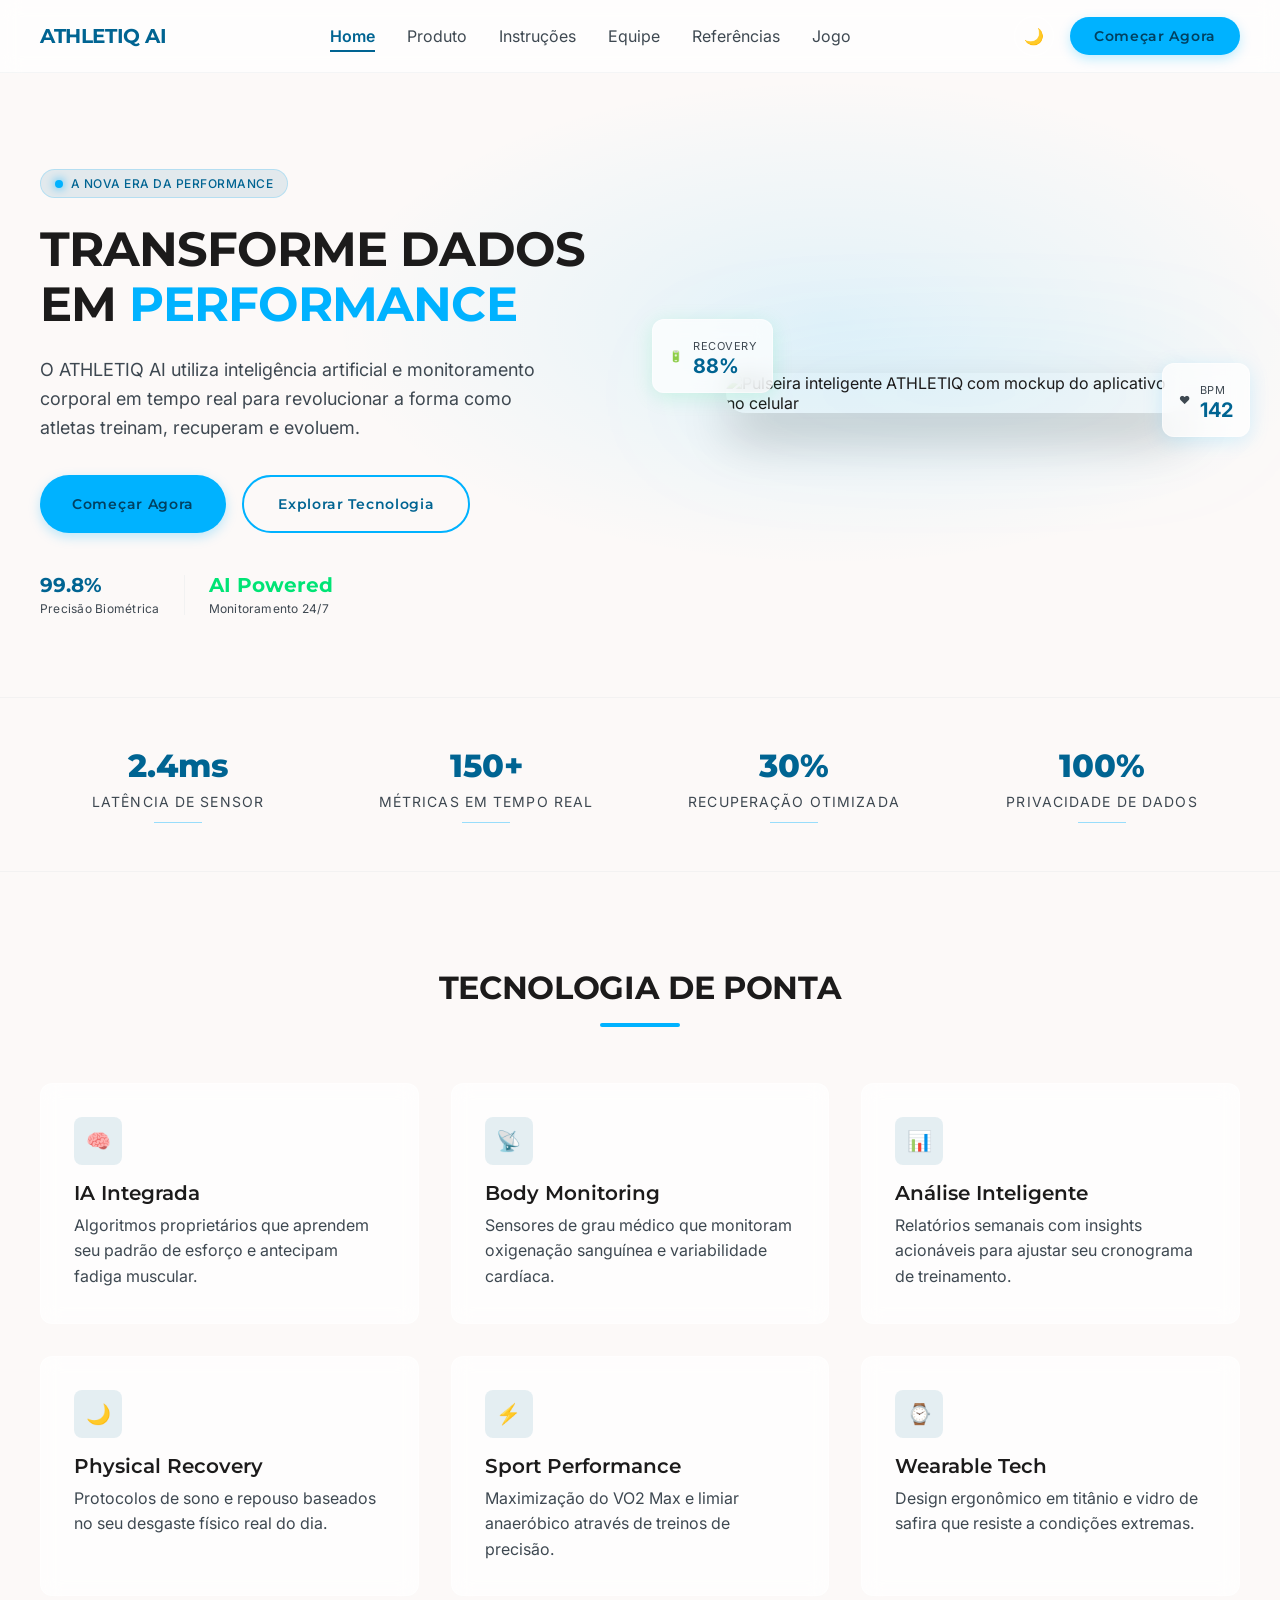
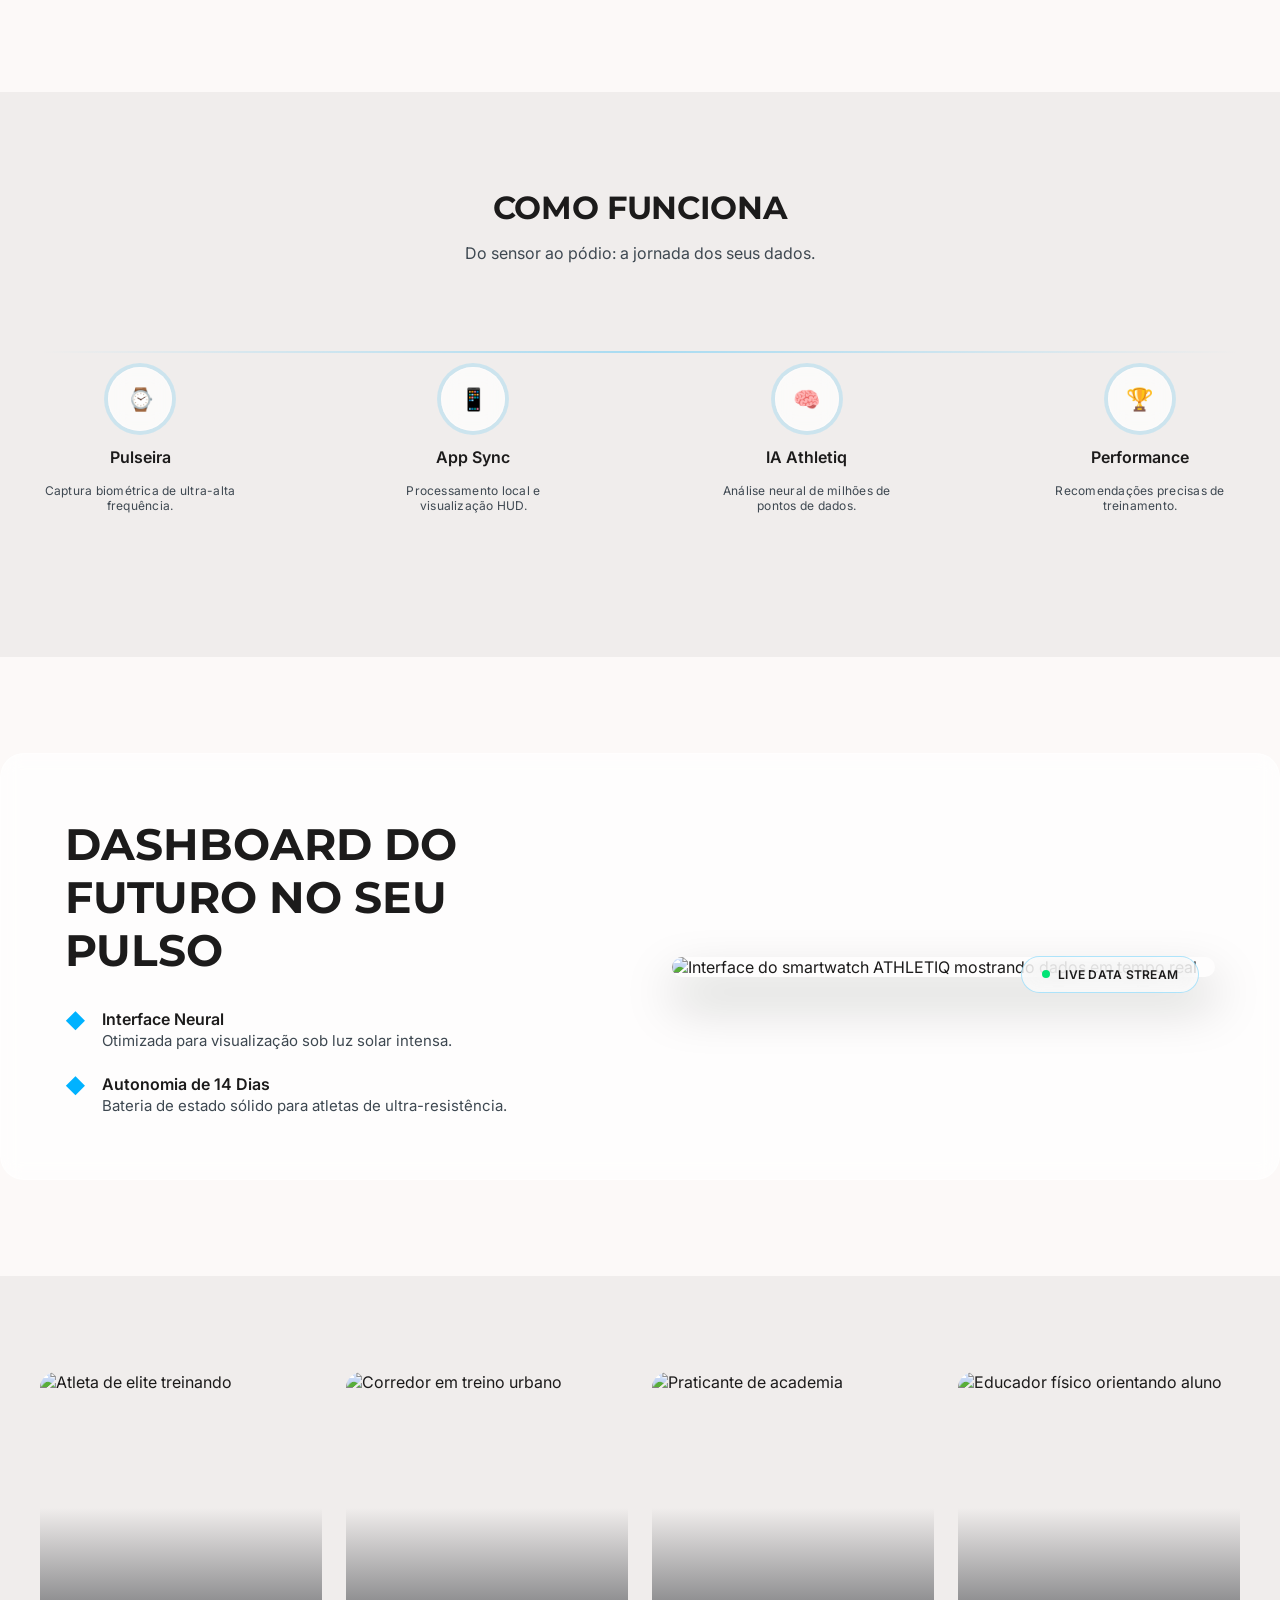
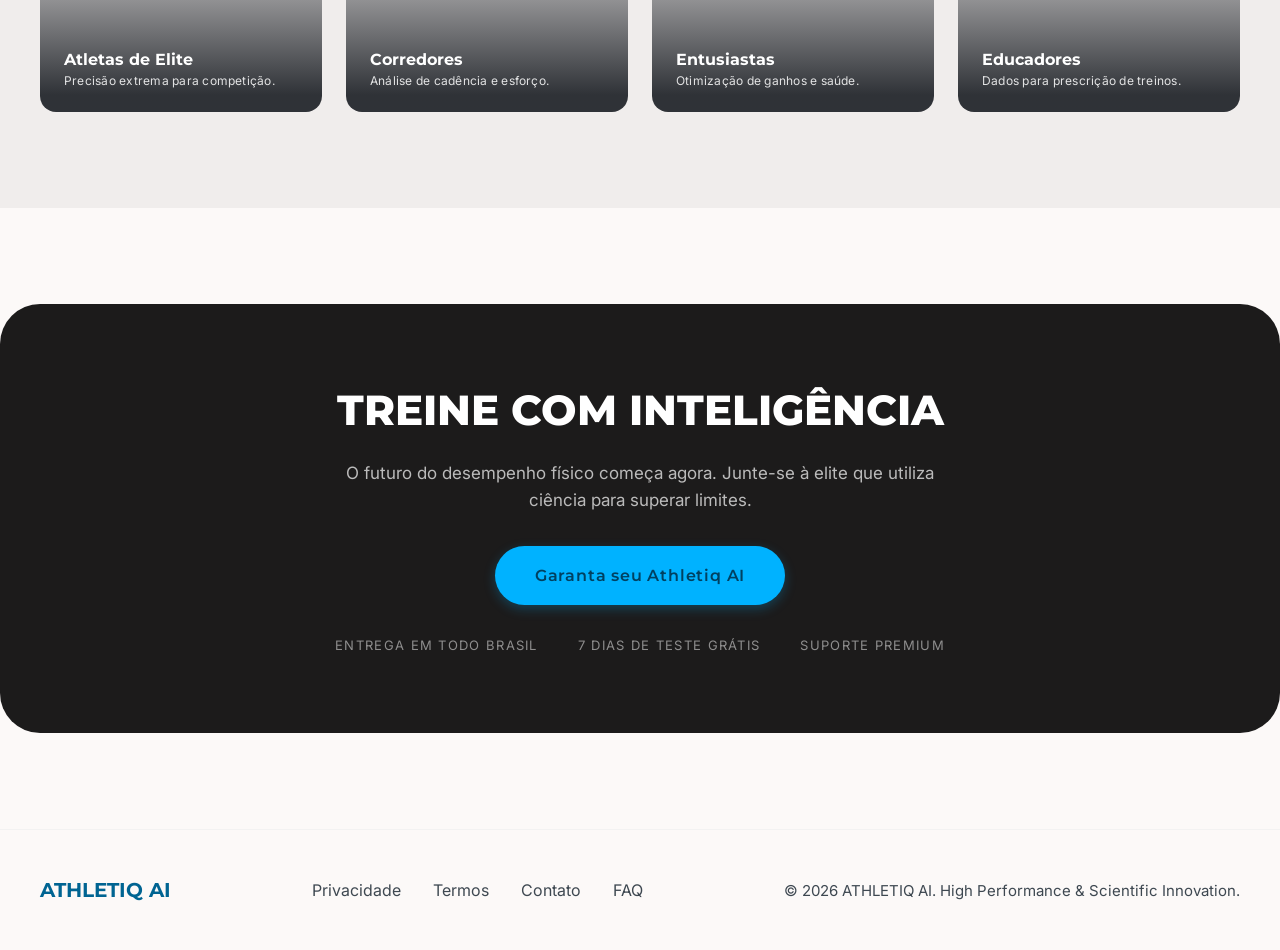
==== index.html @ a8057466 "feat: finalizado" ====
<!DOCTYPE html>
<html lang="pt-BR" data-theme="light">

<head>
    <meta charset="UTF-8">
    <meta name="viewport" content="width=device-width, initial-scale=1.0">
    <title>ATHLETIQ AI — Transforme dados em performance</title>
    <link rel="stylesheet" href="./src/css/style.css">
</head>

<body>

    <header class="site-header">
        <nav class="nav" aria-label="Navegação principal">
            <a href="index.html" class="nav-brand">ATHLETIQ AI</a>
            <ul class="nav-links" style="list-style:none; display:flex; gap:32px;">
                <li><a href="index.html" class="active">Home</a></li>
                <li><a href="./src/pages/produto.html">Produto</a></li>
                <li><a href="./src/pages/instrucoes.html">Instruções</a></li>
                <li><a href="./src/pages/equipe.html">Equipe</a></li>
                <li><a href="./src/pages/referencias.html">Referências</a></li>
                <li><a href="./src/pages/jogo.html">Jogo</a></li>
            </ul>
            <div class="nav-right">
                <button class="theme-toggle" aria-label="Alternar tema">🌙</button>
                <a href="#comecar" class="btn btn-primary">Começar Agora</a>
                <button class="nav-mobile-toggle" aria-label="Abrir menu" aria-expanded="false">☰</button>
            </div>
        </nav>
    </header>

    <main>

        <!-- Hero -->
        <section class="hero">
            <div class="hero-grid">
                <div class="hero-copy">
                    <span class="eyebrow-pill"><span class="eyebrow-dot"></span>A NOVA ERA DA PERFORMANCE</span>
                    <h1>TRANSFORME DADOS<br>EM <span>PERFORMANCE</span></h1>
                    <p class="lead">O ATHLETIQ AI utiliza inteligência artificial e monitoramento corporal em tempo real
                        para revolucionar a forma como atletas treinam, recuperam e evoluem.</p>
                    <div class="hero-actions">
                        <a href="#comecar" class="btn btn-primary">Começar Agora</a>
                        <a href="explorar-tecnologia.html" class="btn btn-outline">Explorar Tecnologia</a>
                    </div>
                    <div class="hero-stats">
                        <div class="hero-stat">
                            <b>99.8%</b>
                            <span>Precisão Biométrica</span>
                        </div>
                        <div class="hero-divider"></div>
                        <div class="hero-stat green">
                            <b>AI Powered</b>
                            <span>Monitoramento 24/7</span>
                        </div>
                    </div>
                </div>
                <div class="hero-visual">
                    <div class="hero-visual-glow"></div>
                    <img src="https://www.figma.com/api/mcp/asset/503a7c88-529d-47de-809d-3ebd7d6bee96.png"
                        alt="Pulseira inteligente ATHLETIQ com mockup do aplicativo no celular">
                    <div class="hud-card hud-top">
                        <span>❤️</span>
                        <div><span>BPM</span><b>142</b></div>
                    </div>
                    <div class="hud-card hud-bottom">
                        <span>🔋</span>
                        <div><span>RECOVERY</span><b class="hud-green">88%</b></div>
                    </div>
                </div>
            </div>
        </section>

        <!-- Statistics -->
        <section class="stats-section">
            <div class="stats-grid">
                <div class="stat"><b>2.4ms</b><span>Latência de Sensor</span>
                    <div class="rule"></div>
                </div>
                <div class="stat"><b>150+</b><span>Métricas em Tempo Real</span>
                    <div class="rule"></div>
                </div>
                <div class="stat"><b>30%</b><span>Recuperação Otimizada</span>
                    <div class="rule"></div>
                </div>
                <div class="stat"><b>100%</b><span>Privacidade de Dados</span>
                    <div class="rule"></div>
                </div>
            </div>
        </section>

        <!-- Tecnologia de Ponta -->
        <section class="section" aria-labelledby="tech-heading">
            <div class="section-head">
                <h2 id="tech-heading">TECNOLOGIA DE PONTA</h2>
                <div class="rule"></div>
            </div>
            <div class="feature-grid">
                <article class="feature-card">
                    <div class="feature-icon">🧠</div>
                    <h3>IA Integrada</h3>
                    <p>Algoritmos proprietários que aprendem seu padrão de esforço e antecipam fadiga muscular.</p>
                </article>
                <article class="feature-card">
                    <div class="feature-icon">📡</div>
                    <h3>Body Monitoring</h3>
                    <p>Sensores de grau médico que monitoram oxigenação sanguínea e variabilidade cardíaca.</p>
                </article>
                <article class="feature-card">
                    <div class="feature-icon">📊</div>
                    <h3>Análise Inteligente</h3>
                    <p>Relatórios semanais com insights acionáveis para ajustar seu cronograma de treinamento.</p>
                </article>
                <article class="feature-card">
                    <div class="feature-icon">🌙</div>
                    <h3>Physical Recovery</h3>
                    <p>Protocolos de sono e repouso baseados no seu desgaste físico real do dia.</p>
                </article>
                <article class="feature-card">
                    <div class="feature-icon">⚡</div>
                    <h3>Sport Performance</h3>
                    <p>Maximização do VO2 Max e limiar anaeróbico através de treinos de precisão.</p>
                </article>
                <article class="feature-card">
                    <div class="feature-icon">⌚</div>
                    <h3>Wearable Tech</h3>
                    <p>Design ergonômico em titânio e vidro de safira que resiste a condições extremas.</p>
                </article>
            </div>
        </section>

        <!-- Como funciona -->
        <section class="section section-alt" aria-labelledby="how-heading">
            <div class="section-head">
                <h2 id="how-heading">COMO FUNCIONA</h2>
                <p>Do sensor ao pódio: a jornada dos seus dados.</p>
            </div>
            <ol class="steps" style="list-style:none;">
                <li class="step">
                    <div class="step-icon">⌚</div>
                    <h4>Pulseira</h4>
                    <p>Captura biométrica de ultra-alta frequência.</p>
                </li>
                <li class="step">
                    <div class="step-icon">📱</div>
                    <h4>App Sync</h4>
                    <p>Processamento local e visualização HUD.</p>
                </li>
                <li class="step">
                    <div class="step-icon">🧠</div>
                    <h4>IA Athletiq</h4>
                    <p>Análise neural de milhões de pontos de dados.</p>
                </li>
                <li class="step">
                    <div class="step-icon">🏆</div>
                    <h4>Performance</h4>
                    <p>Recomendações precisas de treinamento.</p>
                </li>
            </ol>
        </section>

        <!-- Dashboard mockup -->
        <section class="section" aria-labelledby="dash-heading">
            <div class="dashboard-panel">
                <div>
                    <h2 id="dash-heading">Dashboard do futuro no seu pulso</h2>
                    <div class="dash-point">
                        <span class="dot">◆</span>
                        <div>
                            <h4>Interface Neural</h4>
                            <p>Otimizada para visualização sob luz solar intensa.</p>
                        </div>
                    </div>
                    <div class="dash-point">
                        <span class="dot">◆</span>
                        <div>
                            <h4>Autonomia de 14 Dias</h4>
                            <p>Bateria de estado sólido para atletas de ultra-resistência.</p>
                        </div>
                    </div>
                </div>
                <div class="dashboard-visual">
                    <img src="https://www.figma.com/api/mcp/asset/7a7ce171-694f-48fa-8680-16adbc8786df.png"
                        alt="Interface do smartwatch ATHLETIQ mostrando dados em tempo real">
                    <div class="dash-badge"><span class="dot"></span>LIVE DATA STREAM</div>
                </div>
            </div>
        </section>

        <!-- Para quem é -->
        <section class="section section-alt" aria-label="Público-alvo">
            <div class="audience-grid">
                <article class="audience-card">
                    <img src="https://www.figma.com/api/mcp/asset/4558d251-3de6-4fb2-b424-415d2c5e9f70.png"
                        alt="Atleta de elite treinando">
                    <div class="label">
                        <h4>Atletas de Elite</h4>
                        <p>Precisão extrema para competição.</p>
                    </div>
                </article>
                <article class="audience-card">
                    <img src="https://www.figma.com/api/mcp/asset/1d4023ec-d882-43c5-bfb9-90ea29270917.png"
                        alt="Corredor em treino urbano">
                    <div class="label">
                        <h4>Corredores</h4>
                        <p>Análise de cadência e esforço.</p>
                    </div>
                </article>
                <article class="audience-card">
                    <img src="https://www.figma.com/api/mcp/asset/b9179f1c-6ea3-4b00-9998-b5b44f1bbb17.png"
                        alt="Praticante de academia">
                    <div class="label">
                        <h4>Entusiastas</h4>
                        <p>Otimização de ganhos e saúde.</p>
                    </div>
                </article>
                <article class="audience-card">
                    <img src="https://www.figma.com/api/mcp/asset/b95f39c7-9f7a-450c-921d-812caed77b5f.png"
                        alt="Educador físico orientando aluno">
                    <div class="label">
                        <h4>Educadores</h4>
                        <p>Dados para prescrição de treinos.</p>
                    </div>
                </article>
            </div>
        </section>

        <!-- CTA final -->
        <section class="section" id="comecar">
            <div class="final-cta">
                <h2>TREINE COM INTELIGÊNCIA</h2>
                <p>O futuro do desempenho físico começa agora. Junte-se à elite que utiliza ciência para superar
                    limites.</p>
                <a href="cadastro.html" class="btn btn-primary">Garanta seu Athletiq AI</a>
                <div class="final-cta-tags">
                    <span>Entrega em todo Brasil</span>
                    <span>7 dias de teste grátis</span>
                    <span>Suporte Premium</span>
                </div>
            </div>
        </section>

    </main>

    <footer class="site-footer">
        <div class="footer-inner">
            <span class="footer-brand">ATHLETIQ AI</span>
            <nav class="footer-links" aria-label="Links do rodapé">
                <a href="#">Privacidade</a>
                <a href="#">Termos</a>
                <a href="#">Contato</a>
                <a href="#">FAQ</a>
            </nav>
            <span class="footer-copy">© 2026 ATHLETIQ AI. High Performance &amp; Scientific Innovation.</span>
        </div>
    </footer>

    <script src="./src/js/script.js"></script>
</body>

</html>
---- src/css/style.css ----
/* ==========================================================================
   ATHLETIQ AI — design tokens extraídos do Figma (Home - Desktop, Modo Claro/Escuro)
   ========================================================================== */

@import url('https://fonts.googleapis.com/css2?family=Montserrat:wght@600;700;800&family=Poppins:wght@400;600;700&family=Inter:wght@400;500;600&display=swap');

:root {
    /* claro (default) */
    --bg: #fcf9f8;
    --bg-alt: #f0edec;
    --bg-card: rgba(255, 255, 255, 0.7);
    --border-card: rgba(255, 255, 255, 0.4);
    --border-hair: rgba(189, 200, 210, 0.15);
    --text-primary: #1c1b1b;
    --text-secondary: #3e4851;
    --brand: #006492;
    --accent: #00b2ff;
    --accent-green: #00e475;
    --cta-bg: #1c1b1b;
    --header-bg: rgba(255, 255, 255, 0.7);
    --icon-bg: rgba(0, 100, 146, 0.1);
    --btn-text: #004161;

    --font-display: 'Montserrat', sans-serif;
    --font-body: 'Inter', sans-serif;
    --radius: 12px;
    --max-w: 1280px;
}

[data-theme="dark"] {
    --bg: #0d1117;
    --bg-alt: #161b22;
    --bg-card: rgba(22, 27, 34, 0.6);
    --border-card: rgba(255, 255, 255, 0.08);
    --border-hair: rgba(255, 255, 255, 0.05);
    --text-primary: #f5f5f5;
    --text-secondary: #bdc8d2;
    --brand: #00b2ff;
    --accent: #00b2ff;
    --accent-green: #00ff9d;
    --cta-bg: #161b22;
    --header-bg: rgba(13, 17, 23, 0.8);
    --icon-bg: rgba(0, 178, 255, 0.1);
    --btn-text: #001e2f;
}

* {
    margin: 0;
    padding: 0;
    box-sizing: border-box;
}

html {
    scroll-behavior: smooth;
}

body {
    background: var(--bg);
    color: var(--text-primary);
    font-family: var(--font-body);
    transition: background .3s ease, color .3s ease;
}

a {
    color: inherit;
    text-decoration: none;
}

img {
    max-width: 100%;
    display: block;
}

button {
    font-family: inherit;
    cursor: pointer;
    border: none;
    background: none;
}

.wrap {
    max-width: var(--max-w);
    margin: 0 auto;
    padding: 0 40px;
}

a:focus-visible,
button:focus-visible {
    outline: 2px solid var(--accent);
    outline-offset: 3px;
}

/* ---------- Header / Nav ---------- */
.site-header {
    position: sticky;
    top: 0;
    z-index: 100;
    background: var(--header-bg);
    backdrop-filter: blur(10px);
    border-bottom: 1px solid var(--border-hair);
}

.nav {
    display: flex;
    align-items: center;
    justify-content: space-between;
    padding: 16px 40px;
    max-width: var(--max-w);
    margin: 0 auto;
}

.nav-brand {
    font-family: var(--font-display);
    font-weight: 700;
    font-size: 20px;
    color: var(--brand);
    letter-spacing: -0.02em;
}

.nav-links {
    display: flex;
    gap: 32px;
    align-items: center;
}

.nav-links a {
    font-size: 16px;
    color: var(--text-secondary);
    padding-bottom: 4px;
    transition: color .2s ease;
}

.nav-links a:hover {
    color: var(--accent);
}

.nav-links a.active {
    color: var(--brand);
    font-weight: 600;
    border-bottom: 2px solid var(--brand);
}

.nav-right {
    display: flex;
    align-items: center;
    gap: 16px;
}

.theme-toggle {
    width: 40px;
    height: 40px;
    display: flex;
    align-items: center;
    justify-content: center;
    border-radius: 9999px;
    border: 1px solid var(--border-card);
    font-size: 16px;
}

.btn {
    display: inline-flex;
    align-items: center;
    justify-content: center;
    font-family: var(--font-display);
    font-weight: 600;
    font-size: 14px;
    letter-spacing: 0.05em;
    border-radius: 9999px;
    padding: 10px 24px;
    transition: transform .2s ease, box-shadow .2s ease;
}

.btn-primary {
    background: var(--accent);
    color: var(--btn-text);
    box-shadow: 0 4px 12px rgba(0, 178, 255, 0.25);
}

.btn-primary:hover {
    transform: translateY(-1px);
}

.btn-outline {
    border: 2px solid var(--accent);
    color: var(--brand);
    padding: 8px 22px;
}

.nav-mobile-toggle {
    display: none;
    font-size: 24px;
}

/* ---------- Hero ---------- */
.hero {
    position: relative;
    padding: 96px 0 80px;
    overflow: hidden;
    background: radial-gradient(ellipse 60% 60% at 65% 40%, rgba(0, 178, 255, 0.10), transparent 65%);
}

.hero-grid {
    max-width: var(--max-w);
    margin: 0 auto;
    padding: 0 40px;
    display: grid;
    grid-template-columns: 1fr 1fr;
    gap: 64px;
    align-items: center;
}

.eyebrow-pill {
    display: inline-flex;
    align-items: center;
    gap: 8px;
    background: var(--icon-bg);
    border: 1px solid rgba(0, 178, 255, 0.2);
    border-radius: 9999px;
    padding: 6px 14px;
    font-size: 12px;
    font-weight: 500;
    letter-spacing: 0.04em;
    color: var(--brand);
    margin-bottom: 24px;
}

.eyebrow-dot {
    width: 8px;
    height: 8px;
    border-radius: 50%;
    background: var(--accent);
    box-shadow: 0 0 10px var(--accent);
}

.hero h1 {
    font-family: var(--font-display);
    font-weight: 700;
    font-size: clamp(34px, 4.2vw, 48px);
    line-height: 1.15;
    letter-spacing: -0.02em;
    margin-bottom: 24px;
}

.hero h1 span {
    color: var(--accent);
}

.hero p.lead {
    font-size: 18px;
    line-height: 1.6;
    color: var(--text-secondary);
    max-width: 520px;
    margin-bottom: 32px;
}

.hero-actions {
    display: flex;
    gap: 16px;
    margin-bottom: 32px;
    flex-wrap: wrap;
}

.hero-actions .btn-primary {
    padding: 18px 32px;
    font-size: 14px;
}

.hero-actions .btn-outline {
    padding: 18px 34px;
    font-size: 14px;
}

.hero-stats {
    display: flex;
    align-items: center;
    gap: 24px;
    padding-top: 8px;
}

.hero-stat b {
    display: block;
    font-family: var(--font-display);
    font-size: 20px;
    font-weight: 700;
    color: var(--brand);
}

.hero-stat.green b {
    color: var(--accent-green);
}

.hero-stat span {
    font-size: 12px;
    color: var(--text-secondary);
    letter-spacing: 0.02em;
}

.hero-divider {
    width: 1px;
    height: 40px;
    background: var(--border-hair);
}

.hero-visual {
    position: relative;
    display: flex;
    align-items: center;
    justify-content: center;
}

.hero-visual-glow {
    position: absolute;
    inset: 0;
    background: rgba(0, 178, 255, 0.15);
    filter: blur(60px);
    border-radius: 50%;
}

.hero-visual img {
    position: relative;
    width: 100%;
    max-width: 460px;
    border-radius: 24px;
    box-shadow: 0 25px 50px rgba(0, 0, 0, 0.2);
}

.hud-card {
    position: absolute;
    display: flex;
    align-items: center;
    gap: 10px;
    background: var(--bg-card);
    border: 1px solid var(--border-card);
    backdrop-filter: blur(10px);
    border-radius: 12px;
    padding: 14px 16px;
    box-shadow: 0 4px 20px rgba(0, 178, 255, 0.15);
}

.hud-card.hud-top {
    top: -10px;
    right: -10px;
}

.hud-card.hud-bottom {
    bottom: 20px;
    left: -20px;
    box-shadow: 0 4px 20px rgba(0, 230, 118, 0.15);
}

.hud-card b {
    display: block;
    font-size: 20px;
    color: var(--brand);
    line-height: 1.2;
}

.hud-card .hud-green b {
    color: var(--accent-green);
}

.hud-card span {
    font-size: 11px;
    color: var(--text-secondary);
    text-transform: uppercase;
    letter-spacing: 0.04em;
}

/* ---------- Statistics ---------- */
.stats-section {
    border-top: 1px solid var(--border-hair);
    border-bottom: 1px solid var(--border-hair);
    padding: 48px 0;
}

.stats-grid {
    max-width: var(--max-w);
    margin: 0 auto;
    padding: 0 40px;
    display: grid;
    grid-template-columns: repeat(4, 1fr);
    gap: 32px;
    text-align: center;
}

.stat b {
    display: block;
    font-family: var(--font-display);
    font-weight: 800;
    font-size: 32px;
    color: var(--brand);
    margin-bottom: 8px;
}

.stat span {
    display: block;
    font-size: 14px;
    color: var(--text-secondary);
    text-transform: uppercase;
    letter-spacing: 0.08em;
    margin-bottom: 12px;
}

.stat .rule {
    width: 48px;
    height: 1px;
    background: var(--accent);
    opacity: 0.4;
    margin: 0 auto;
}

/* ---------- Section shell ---------- */
.section {
    padding: 96px 0;
}

.section-alt {
    background: var(--bg-alt);
}

.section-head {
    text-align: center;
    margin-bottom: 56px;
}

.section-head h2 {
    font-family: var(--font-display);
    font-weight: 700;
    font-size: clamp(26px, 3vw, 32px);
    letter-spacing: -0.01em;
    margin-bottom: 16px;
}

.section-head .rule {
    width: 80px;
    height: 4px;
    background: var(--accent);
    border-radius: 9999px;
    margin: 0 auto;
}

.section-head p {
    color: var(--text-secondary);
    font-size: 16px;
    margin-top: 16px;
}

/* ---------- Feature cards (Tecnologia de Ponta) ---------- */
.feature-grid {
    max-width: var(--max-w);
    margin: 0 auto;
    padding: 0 40px;
    display: grid;
    grid-template-columns: repeat(3, 1fr);
    gap: 32px;
}

.feature-card {
    background: var(--bg-card);
    border: 1px solid var(--border-card);
    backdrop-filter: blur(10px);
    border-radius: var(--radius);
    padding: 33px;
}

.feature-icon {
    width: 48px;
    height: 48px;
    background: var(--icon-bg);
    border-radius: 8px;
    display: flex;
    align-items: center;
    justify-content: center;
    font-size: 20px;
    margin-bottom: 16px;
}

.feature-card h3 {
    font-family: var(--font-display);
    font-weight: 600;
    font-size: 20px;
    margin-bottom: 8px;
}

.feature-card p {
    color: var(--text-secondary);
    font-size: 16px;
    line-height: 1.6;
}

/* ---------- How it works ---------- */
.steps {
    max-width: var(--max-w);
    margin: 0 auto;
    padding: 48px 40px;
    display: flex;
    align-items: flex-start;
    justify-content: space-between;
    gap: 16px;
    position: relative;
    flex-wrap: wrap;
}

.steps::before {
    content: '';
    position: absolute;
    top: 32px;
    left: 40px;
    right: 40px;
    height: 2px;
    background: linear-gradient(90deg, transparent, var(--accent), transparent);
    opacity: 0.3;
    z-index: 0;
}

.step {
    position: relative;
    z-index: 1;
    display: flex;
    flex-direction: column;
    align-items: center;
    gap: 16px;
    max-width: 200px;
    text-align: center;
}

.step-icon {
    width: 64px;
    height: 64px;
    border-radius: 50%;
    background: var(--bg-card);
    border: 1px solid var(--border-card);
    backdrop-filter: blur(10px);
    box-shadow: 0 0 0 4px rgba(0, 178, 255, 0.15);
    display: flex;
    align-items: center;
    justify-content: center;
    font-size: 22px;
}

.step h4 {
    font-family: var(--font-body);
    font-weight: 600;
    font-size: 16px;
}

.step p {
    font-size: 12px;
    color: var(--text-secondary);
    letter-spacing: 0.02em;
}

/* ---------- Dashboard mockup section ---------- */
.dashboard-panel {
    max-width: var(--max-w);
    margin: 0 auto;
    background: var(--bg-card);
    border: 1px solid var(--border-card);
    backdrop-filter: blur(10px);
    border-radius: 24px;
    padding: 64px;
    display: grid;
    grid-template-columns: 1fr 1fr;
    gap: 64px;
    align-items: center;
}

.dashboard-panel h2 {
    font-family: var(--font-display);
    font-weight: 700;
    font-size: clamp(28px, 3.5vw, 44px);
    line-height: 1.2;
    margin-bottom: 32px;
    text-transform: uppercase;
}

.dash-point {
    display: flex;
    gap: 16px;
    margin-bottom: 24px;
}

.dash-point:last-child {
    margin-bottom: 0;
}

.dash-point .dot {
    font-size: 20px;
    color: var(--accent);
}

.dash-point h4 {
    font-size: 16px;
    font-weight: 600;
    margin-bottom: 2px;
}

.dash-point p {
    font-size: 15px;
    color: var(--text-secondary);
}

.dashboard-visual {
    position: relative;
}

.dashboard-visual img {
    border-radius: 24px;
    box-shadow: 0 25px 50px rgba(0, 0, 0, 0.25);
}

.dash-badge {
    position: absolute;
    bottom: -16px;
    right: 16px;
    display: flex;
    align-items: center;
    gap: 8px;
    background: var(--bg-card);
    border: 1px solid rgba(0, 178, 255, 0.3);
    backdrop-filter: blur(10px);
    border-radius: 9999px;
    padding: 10px 20px;
    font-size: 12px;
    font-weight: 600;
    letter-spacing: 0.02em;
}

.dash-badge .dot {
    width: 8px;
    height: 8px;
    border-radius: 50%;
    background: var(--accent-green);
}

/* ---------- Target audience ---------- */
.audience-grid {
    max-width: var(--max-w);
    margin: 0 auto;
    padding: 0 40px;
    display: grid;
    grid-template-columns: repeat(4, 1fr);
    gap: 24px;
}

.audience-card {
    position: relative;
    height: 340px;
    border-radius: 16px;
    overflow: hidden;
    display: flex;
    align-items: flex-end;
}

.audience-card img {
    position: absolute;
    inset: 0;
    width: 100%;
    height: 100%;
    object-fit: cover;
}

.audience-card::after {
    content: '';
    position: absolute;
    inset: 0;
    background: linear-gradient(to top, #0d1117 5%, transparent 60%);
    opacity: 0.85;
}

.audience-card .label {
    position: relative;
    z-index: 1;
    padding: 24px;
    color: #fff;
}

.audience-card .label h4 {
    font-family: var(--font-display);
    font-weight: 700;
    font-size: 16px;
    margin-bottom: 4px;
}

.audience-card .label p {
    font-size: 12px;
    opacity: 0.85;
    letter-spacing: 0.02em;
}

/* ---------- Final CTA ---------- */
.final-cta {
    max-width: var(--max-w);
    margin: 0 auto;
    background: var(--cta-bg);
    border-radius: 40px;
    padding: 80px 40px;
    text-align: center;
    position: relative;
    overflow: hidden;
    color: #fff;
}

.final-cta h2 {
    font-family: var(--font-display);
    font-weight: 800;
    font-size: clamp(28px, 4vw, 42px);
    margin-bottom: 24px;
    text-transform: uppercase;
}

.final-cta p {
    color: rgba(255, 255, 255, 0.7);
    font-size: 17px;
    max-width: 620px;
    margin: 0 auto 32px;
    line-height: 1.6;
}

.final-cta .btn-primary {
    padding: 20px 40px;
    font-size: 16px;
}

.final-cta-tags {
    display: flex;
    justify-content: center;
    gap: 40px;
    flex-wrap: wrap;
    margin-top: 32px;
}

.final-cta-tags span {
    font-size: 13px;
    letter-spacing: 0.1em;
    text-transform: uppercase;
    color: rgba(255, 255, 255, 0.5);
}

/* ---------- Footer ---------- */
.site-footer {
    border-top: 1px solid var(--border-hair);
    padding: 48px 0;
}

.footer-inner {
    max-width: var(--max-w);
    margin: 0 auto;
    padding: 0 40px;
    display: flex;
    align-items: center;
    justify-content: space-between;
    flex-wrap: wrap;
    gap: 24px;
}

.footer-brand {
    font-family: var(--font-display);
    font-weight: 700;
    font-size: 20px;
    color: var(--brand);
}

.footer-links {
    display: flex;
    gap: 32px;
    flex-wrap: wrap;
}

.footer-links a {
    color: var(--text-secondary);
    font-size: 16px;
}

.footer-copy {
    color: var(--text-secondary);
    font-size: 15px;
}

/* ---------- Responsive (segue reflow do frame Mobile do Figma: nav vira menu, grids empilham) ---------- */
@media (max-width: 960px) {
    .nav-links {
        display: none;
    }

    .nav-mobile-toggle {
        display: block;
    }

    .hero-grid {
        grid-template-columns: 1fr;
    }

    .hero-visual {
        order: -1;
        margin-bottom: 24px;
    }

    .feature-grid {
        grid-template-columns: repeat(2, 1fr);
    }

    .stats-grid {
        grid-template-columns: repeat(2, 1fr);
        gap: 32px 16px;
    }

    .dashboard-panel {
        grid-template-columns: 1fr;
        padding: 40px 24px;
    }

    .audience-grid {
        grid-template-columns: repeat(2, 1fr);
    }

    .steps {
        flex-direction: column;
        align-items: center;
    }

    .steps::before {
        display: none;
    }
}

@media (max-width: 600px) {

    .wrap,
    .nav,
    .hero-grid,
    .stats-grid,
    .feature-grid,
    .audience-grid,
    .steps,
    .footer-inner {
        padding-left: 20px;
        padding-right: 20px;
    }

    .stats-grid,
    .feature-grid,
    .audience-grid {
        grid-template-columns: 1fr;
    }

    .hero-actions {
        flex-direction: column;
    }

    .hero-actions .btn {
        width: 100%;
    }

    .final-cta {
        padding: 56px 24px;
        border-radius: 24px;
    }

    .dashboard-panel {
        border-radius: 16px;
    }
}

/* ==========================================================================
   Componentes reutilizáveis — Produto e demais páginas internas
   ========================================================================== */

.font-poppins {
    font-family: 'Poppins', sans-serif;
}

.page-hero {
    padding: 96px 0 64px;
    background: var(--bg);
}

.page-hero-grid {
    max-width: var(--max-w);
    margin: 0 auto;
    padding: 0 40px;
    display: grid;
    grid-template-columns: 1fr 1fr;
    gap: 48px;
    align-items: center;
}

.eyebrow-tag {
    display: inline-block;
    background: var(--icon-bg);
    color: var(--brand);
    font-size: 12px;
    font-weight: 600;
    letter-spacing: 0.1em;
    text-transform: uppercase;
    padding: 4px 16px;
    border-radius: 9999px;
    margin-bottom: 24px;
}

.page-hero h1 {
    font-family: 'Poppins', sans-serif;
    font-weight: 700;
    font-size: clamp(32px, 4vw, 48px);
    line-height: 1.2;
    letter-spacing: -0.02em;
    margin-bottom: 24px;
}

.page-hero h1 span {
    color: var(--brand);
}

.page-hero-media {
    background: var(--bg-card);
    border: 1px solid var(--border-card);
    backdrop-filter: blur(10px);
    border-radius: 24px;
    padding: 32px;
    box-shadow: 0 4px 20px rgba(0, 178, 255, 0.15);
}

.page-hero-media img {
    border-radius: 16px;
    width: 100%;
}

/* Numbered spec cards */
.spec-grid {
    max-width: var(--max-w);
    margin: 0 auto;
    padding: 0 40px;
    display: grid;
    grid-template-columns: repeat(3, 1fr);
    gap: 32px;
}

.spec-card {
    position: relative;
    background: var(--bg-card);
    border: 1px solid var(--border-card);
    backdrop-filter: blur(10px);
    border-radius: var(--radius);
    padding: 33px;
}

.spec-card .spec-index {
    position: absolute;
    top: 16px;
    right: 24px;
    font-size: 36px;
    font-weight: 600;
    color: var(--text-secondary);
    opacity: 0.2;
}

.spec-icon {
    width: 64px;
    height: 64px;
    border-radius: 8px;
    display: flex;
    align-items: center;
    justify-content: center;
    font-size: 26px;
    margin-bottom: 24px;
}

.spec-card h3 {
    font-family: 'Poppins', sans-serif;
    font-weight: 600;
    font-size: 20px;
    margin-bottom: 8px;
}

.spec-card p {
    color: var(--text-secondary);
    font-size: 16px;
    line-height: 1.6;
    margin-bottom: 16px;
}

.spec-foot {
    display: flex;
    justify-content: space-between;
    align-items: baseline;
    border-top: 1px solid var(--border-hair);
    padding-top: 17px;
}

.spec-foot span {
    font-size: 12px;
    color: var(--text-secondary);
    text-transform: uppercase;
    letter-spacing: 0.02em;
}

.spec-foot b {
    font-size: 20px;
    color: var(--brand);
    font-weight: 600;
}

/* Split media result section */
.split-result {
    background: var(--bg-alt);
    padding: 80px 0;
    border-radius: 15px;
}

.split-result h2 {
    text-align: center;
    font-family: 'Poppins', sans-serif;
    font-weight: 700;
    font-size: clamp(28px, 4vw, 44px);
    margin-bottom: 48px;
}

.split-result h2 span {
    color: var(--brand);
}

.split-grid {
    max-width: var(--max-w);
    margin: 0 auto;
    padding: 0 40px;
    display: grid;
    grid-template-columns: 1fr 1fr;
    gap: 24px;
}

.split-panel {
    position: relative;
    height: 500px;
    border-radius: 16px;
    overflow: hidden;
    display: flex;
    align-items: flex-end;
    background: var(--bg-card);
    border: 1px solid var(--border-card);
}

.split-panel img {
    position: absolute;
    inset: 0;
    width: 100%;
    height: 100%;
    object-fit: cover;
}

.split-panel::after {
    content: '';
    position: absolute;
    inset: 0;
    background: linear-gradient(to top, rgba(0, 0, 0, 0.8), transparent 55%);
}

.split-panel .label {
    position: relative;
    z-index: 1;
    padding: 32px;
    color: #fff;
}

.split-panel .label h4 {
    font-family: 'Poppins', sans-serif;
    font-weight: 600;
    font-size: 20px;
    margin-bottom: 8px;
}

.split-panel .label p {
    font-size: 16px;
    color: rgba(255, 255, 255, 0.75);
}

/* Differentiator mini cards */
.mini-grid {
    max-width: var(--max-w);
    margin: 0 auto;
    padding: 48px 40px;
    display: grid;
    grid-template-columns: repeat(4, 1fr);
    gap: 24px;
}

.mini-card {
    background: var(--bg-alt);
    border: 1px solid var(--border-hair);
    border-radius: var(--radius);
    padding: 33px;
    text-align: center;
}

.mini-icon {
    width: 48px;
    height: 48px;
    border-radius: 50%;
    display: flex;
    align-items: center;
    justify-content: center;
    font-size: 20px;
    margin: 0 auto 24px;
}

.mini-card h5 {
    font-family: 'Poppins', sans-serif;
    font-weight: 600;
    font-size: 16px;
    margin-bottom: 8px;
}

.mini-card p {
    font-size: 12px;
    color: var(--text-secondary);
    line-height: 1.5;
}

/* Value banner */
.value-banner {
    background: var(--brand);
    color: #fff;
    padding: 96px 40px;
    position: relative;
    overflow: hidden;
}

.value-banner-inner {
    max-width: var(--max-w);
    margin: 0 auto;
    display: flex;
    justify-content: space-between;
    align-items: center;
    gap: 48px;
    flex-wrap: wrap;
}

.value-banner h2 {
    font-family: 'Poppins', sans-serif;
    font-weight: 700;
    font-size: clamp(28px, 4vw, 48px);
    margin-bottom: 16px;
}

.value-banner p {
    color: rgba(255, 255, 255, 0.8);
    font-size: 18px;
}

.value-card {
    background: rgba(255, 255, 255, 0.1);
    border: 1px solid rgba(255, 255, 255, 0.2);
    backdrop-filter: blur(10px);
    border-radius: 24px;
    padding: 48px;
    text-align: center;
    min-width: 300px;
}

.value-card .tag {
    font-size: 12px;
    letter-spacing: 0.2em;
    text-transform: uppercase;
    color: #c9e6ff;
    margin-bottom: 8px;
}

.value-card .amount {
    font-family: 'Poppins', sans-serif;
    font-weight: 700;
    font-size: 64px;
    margin-bottom: 16px;
}

.value-card .badge {
    display: inline-block;
    background: rgba(0, 109, 53, 0.2);
    color: #62ff96;
    font-size: 12px;
    font-weight: 600;
    padding: 8px 20px;
    border-radius: 9999px;
}

/* Multi-column footer (Produto e páginas internas) */
.footer-cols {
    border-top: 1px solid var(--border-hair);
    background: var(--bg-alt);
    padding: 48px 0;
}

.footer-cols-inner {
    max-width: var(--max-w);
    margin: 0 auto;
    padding: 0 80px;
    display: grid;
    grid-template-columns: 1.5fr 1fr 1fr;
    gap: 32px;
}

.footer-cols h4 {
    font-size: 16px;
    font-weight: 600;
    margin-bottom: 12px;
}

.footer-cols ul {
    list-style: none;
}

.footer-cols ul li {
    margin-bottom: 12px;
}

.footer-cols ul a {
    font-size: 12px;
    color: var(--text-secondary);
    letter-spacing: 0.02em;
}

.footer-social {
    display: flex;
    gap: 16px;
    margin-top: 20px;
}

.footer-social a {
    width: 40px;
    height: 40px;
    border: 1px solid var(--text-secondary);
    border-radius: 9999px;
    display: flex;
    align-items: center;
    justify-content: center;
}

@media (max-width: 960px) {
    .page-hero-grid {
        grid-template-columns: 1fr;
    }

    .spec-grid {
        grid-template-columns: repeat(2, 1fr);
    }

    .split-grid {
        grid-template-columns: 1fr;
    }

    .mini-grid {
        grid-template-columns: repeat(2, 1fr);
    }

    .footer-cols-inner {
        grid-template-columns: 1fr 1fr;
    }
}

@media (max-width: 600px) {

    .spec-grid,
    .mini-grid {
        grid-template-columns: 1fr;
    }

    .footer-cols-inner {
        grid-template-columns: 1fr;
        padding: 0 20px;
    }

    .value-banner-inner {
        flex-direction: column;
        text-align: center;
    }
}

/* ==========================================================================
   Página Instruções
   ========================================================================== */

.hero-gradient {
    background: linear-gradient(to bottom, #c9e6ff, var(--bg));
    padding: 96px 40px;
}

[data-theme="dark"] .hero-gradient {
    background: linear-gradient(to bottom, rgba(0, 178, 255, 0.15), var(--bg));
}

.hero-gradient-grid {
    max-width: var(--max-w);
    margin: 0 auto;
    display: grid;
    grid-template-columns: 1fr 1fr;
    gap: 48px;
    align-items: center;
}

.hero-gradient h1 {
    font-size: clamp(32px, 4vw, 48px);
    margin-bottom: 16px;
}

.hero-gradient h1 span {
    color: var(--accent);
}

.bento-grid {
    max-width: var(--max-w);
    margin: 0 auto;
    padding: 48px 40px;
    display: grid;
    grid-template-columns: repeat(6, 1fr);
    gap: 16px;
}

.bento-step {
    position: relative;
    background: var(--bg-card);
    border: 1px solid var(--border-card);
    backdrop-filter: blur(10px);
    border-radius: var(--radius);
    padding: 24px;
    overflow: hidden;
}

.bento-step.span-2 {
    grid-column: span 2;
}

.bento-step.span-3 {
    grid-column: span 3;
}

.bento-step.highlight {
    border: 2px solid rgba(0, 178, 255, 0.3);
}

.bento-step .step-num {
    position: absolute;
    top: 8px;
    right: 16px;
    font-size: 64px;
    font-weight: 700;
    color: rgba(0, 178, 255, 0.1);
    line-height: 1;
}

.bento-step .step-icn {
    width: 48px;
    height: 48px;
    border-radius: 9999px;
    background: rgba(0, 178, 255, 0.1);
    display: flex;
    align-items: center;
    justify-content: center;
    font-size: 20px;
    margin-bottom: 16px;
}

.bento-step.highlight .step-icn {
    background: var(--accent);
    color: #fff;
}

.bento-step h3 {
    font-family: 'Montserrat', sans-serif;
    font-weight: 600;
    font-size: 20px;
    margin-bottom: 8px;
}

.bento-step p {
    color: var(--text-secondary);
    font-size: 15px;
    line-height: 1.5;
}

.flow-diagram {
    max-width: var(--max-w);
    margin: 0 auto;
    padding: 48px 40px;
    text-align: center;
}

.flow-track {
    display: flex;
    align-items: center;
    justify-content: center;
    gap: 24px;
    flex-wrap: wrap;
    margin-top: 56px;
}

.flow-node {
    display: flex;
    flex-direction: column;
    align-items: center;
    gap: 12px;
}

.flow-node .circle {
    width: 96px;
    height: 96px;
    border-radius: 16px;
    background: var(--bg-card);
    border: 1px solid rgba(0, 178, 255, 0.4);
    box-shadow: 0 0 10px rgba(0, 178, 255, 0.3);
    display: flex;
    align-items: center;
    justify-content: center;
    font-size: 32px;
}

.flow-node.main .circle {
    width: 128px;
    height: 128px;
    border-radius: 50%;
    border: 4px solid var(--accent-green);
    box-shadow: 0 0 10px rgba(0, 230, 118, 0.4);
}

.flow-node span {
    font-size: 14px;
    font-weight: 600;
    letter-spacing: 0.04em;
}

.flow-arrow {
    font-size: 20px;
    color: var(--accent);
    opacity: 0.5;
}

.video-section {
    max-width: var(--max-w);
    margin: 0 auto;
    padding: 48px 40px;
}

.video-frame {
    position: relative;
    border-radius: 24px;
    overflow: hidden;
    box-shadow: 0 25px 50px rgba(0, 0, 0, 0.25);
}

.video-frame img {
    width: 100%;
    display: block;
}

.video-play {
    position: absolute;
    inset: 0;
    background: rgba(0, 178, 255, 0.2);
    display: flex;
    align-items: center;
    justify-content: center;
}

.video-play .play-btn {
    width: 96px;
    height: 96px;
    border-radius: 50%;
    background: var(--accent);
    display: flex;
    align-items: center;
    justify-content: center;
    font-size: 32px;
    color: #fff;
}

.video-live {
    position: absolute;
    bottom: 24px;
    left: 24px;
    display: flex;
    align-items: center;
    gap: 8px;
    color: #fff;
    font-size: 12px;
    letter-spacing: 0.1em;
    text-transform: uppercase;
}

.video-live .dot {
    width: 8px;
    height: 8px;
    border-radius: 50%;
    background: #ef4444;
}

.benefit-grid {
    max-width: var(--max-w);
    margin: 0 auto;
    padding: 48px 80px;
    display: grid;
    grid-template-columns: repeat(4, 1fr);
    gap: 24px;
}

.benefit-card {
    background: var(--bg-card);
    border: 1px solid var(--border-card);
    border-left: 4px solid var(--accent);
    backdrop-filter: blur(10px);
    border-radius: var(--radius);
    padding: 25px;
}

.benefit-card.green {
    border-left-color: var(--accent-green);
}

.benefit-card h4 {
    font-family: 'Montserrat', sans-serif;
    font-weight: 600;
    font-size: 20px;
    margin: 12px 0 8px;
}

.benefit-card p {
    font-size: 14px;
    color: var(--text-secondary);
    line-height: 1.5;
}

.footer-news {
    max-width: var(--max-w);
    margin: 0 auto;
    padding: 0 40px;
    display: grid;
    grid-template-columns: 1.5fr 1fr 1fr 1.2fr;
    gap: 24px;
}

.footer-news h5 {
    font-size: 12px;
    letter-spacing: 0.02em;
    text-transform: uppercase;
    color: var(--accent);
    margin-bottom: 16px;
}

.footer-news ul {
    list-style: none;
}

.footer-news ul li {
    margin-bottom: 8px;
}

.footer-news ul a {
    color: var(--text-secondary);
    font-size: 16px;
}

.footer-news-form {
    display: flex;
    margin-top: 12px;
}

.footer-news-form input {
    flex: 1;
    border: none;
    background: rgba(0, 0, 0, 0.05);
    padding: 10px 12px;
    border-radius: 8px 0 0 8px;
    font-size: 14px;
}

.footer-news-form button {
    background: var(--accent);
    color: #fff;
    padding: 10px 16px;
    border-radius: 0 8px 8px 0;
    font-size: 12px;
    font-weight: 600;
}

.footer-bottom-rule {
    max-width: var(--max-w);
    margin: 24px auto 0;
    padding: 16px 40px 0;
    border-top: 1px solid var(--border-hair);
    text-align: center;
    font-size: 12px;
    color: var(--text-secondary);
}

@media (max-width: 960px) {
    .hero-gradient-grid {
        grid-template-columns: 1fr;
    }

    .bento-grid {
        grid-template-columns: repeat(2, 1fr);
    }

    .bento-step.span-2,
    .bento-step.span-3 {
        grid-column: span 2;
    }

    .benefit-grid {
        grid-template-columns: repeat(2, 1fr);
        padding: 48px 24px;
    }

    .footer-news {
        grid-template-columns: 1fr 1fr;
    }
}

@media (max-width: 600px) {
    .bento-grid {
        grid-template-columns: 1fr;
        padding: 32px 20px;
    }

    .bento-step.span-2,
    .bento-step.span-3 {
        grid-column: span 1;
    }

    .benefit-grid {
        grid-template-columns: 1fr;
    }

    .footer-news {
        grid-template-columns: 1fr;
    }

    .flow-track {
        flex-direction: column;
    }

    .flow-arrow {
        transform: rotate(90deg);
    }
}

/* ==========================================================================
   Página Equipe
   ========================================================================== */

.centered-hero {
    text-align: center;
    padding: 96px 40px 48px;
    position: relative;
    overflow: hidden;
}

.centered-hero h1 {
    font-size: clamp(32px, 4.5vw, 48px);
    text-transform: uppercase;
    margin-bottom: 24px;
}

.centered-hero p {
    max-width: 672px;
    margin: 0 auto;
    color: var(--text-secondary);
    font-size: 18px;
    line-height: 1.6;
}

.dot-progress {
    display: flex;
    justify-content: center;
    gap: 16px;
    margin-top: 24px;
}

.dot-progress span {
    height: 4px;
    border-radius: 9999px;
    background: var(--border-hair);
}

.dot-progress span:first-child {
    width: 48px;
    background: var(--accent);
}

.dot-progress span:not(:first-child) {
    width: 16px;
    background: #bdc8d2;
}

.team-grid {
    max-width: 1120px;
    margin: 0 auto;
    padding: 0 40px;
    display: grid;
    grid-template-columns: repeat(3, 1fr);
    gap: 24px;
}

.team-card {
    background: var(--bg-card);
    border: 1px solid rgba(0, 178, 255, 0.15);
    backdrop-filter: blur(10px);
    border-radius: var(--radius);
    padding: 32px 24px;
    text-align: center;
}

.team-avatar {
    width: 128px;
    height: 128px;
    border-radius: 50%;
    border: 2px solid var(--accent);
    padding: 6px;
    margin: 0 auto 16px;
    overflow: hidden;
}

.team-avatar img {
    width: 100%;
    height: 100%;
    border-radius: 50%;
    object-fit: cover;
}

.team-card h3 {
    font-family: 'Montserrat', sans-serif;
    font-weight: 600;
    font-size: 20px;
    margin-bottom: 4px;
}

.team-role {
    color: var(--brand);
    font-size: 12px;
    letter-spacing: 0.1em;
    text-transform: uppercase;
    font-weight: 500;
    margin-bottom: 16px;
}

.team-card p.bio {
    color: var(--text-secondary);
    font-size: 16px;
    line-height: 1.5;
    margin-bottom: 24px;
}

.team-social {
    display: flex;
    justify-content: center;
    gap: 16px;
}

.team-social a {
    width: 40px;
    height: 40px;
    border: 1px solid #bdc8d2;
    border-radius: 9999px;
    display: flex;
    align-items: center;
    justify-content: center;
    font-size: 14px;
}

.mission-card {
    background: var(--brand);
    color: #fff;
    border-radius: var(--radius);
    padding: 32px 24px;
    display: flex;
    flex-direction: column;
    align-items: center;
    justify-content: center;
    text-align: center;
    height: 100%;
}

.mission-card h3 {
    font-family: 'Montserrat', sans-serif;
    font-weight: 600;
    font-size: 20px;
    text-transform: uppercase;
    margin-bottom: 16px;
}

.mission-card p {
    color: rgba(255, 255, 255, 0.9);
    font-size: 16px;
}

.about-grid {
    max-width: var(--max-w);
    margin: 0 auto;
    padding: 96px 40px;
    display: grid;
    grid-template-columns: 1fr 1fr;
    gap: 64px;
    align-items: center;
}

.about-grid h2 {
    font-size: clamp(26px, 3.5vw, 32px);
    margin-bottom: 24px;
}

.about-grid p {
    color: var(--text-secondary);
    font-size: 18px;
    line-height: 1.6;
    margin-bottom: 16px;
}

.about-tags {
    display: grid;
    grid-template-columns: 1fr 1fr;
    gap: 16px;
    margin-top: 16px;
}

.about-tags span {
    display: flex;
    align-items: center;
    gap: 8px;
    font-size: 12px;
    font-weight: 500;
}

.about-tags span::before {
    content: '✓';
    color: var(--accent-green);
}

.about-media {
    position: relative;
}

.about-media img {
    border-radius: 16px;
    width: 100%;
    box-shadow: 0 25px 50px rgba(0, 0, 0, 0.25);
}

.about-stat-badge {
    position: absolute;
    bottom: -24px;
    left: -24px;
    background: var(--bg);
    border: 1px solid var(--border-hair);
    border-radius: var(--radius);
    padding: 20px 24px;
    display: flex;
    align-items: center;
    gap: 16px;
    box-shadow: 0 20px 25px rgba(0, 0, 0, 0.1);
}

.about-stat-badge .icn {
    width: 48px;
    height: 48px;
    border-radius: 50%;
    background: rgba(63, 255, 139, 0.2);
    display: flex;
    align-items: center;
    justify-content: center;
    font-size: 18px;
}

.about-stat-badge b {
    display: block;
    font-size: 20px;
}

.about-stat-badge span {
    font-size: 14px;
    color: var(--text-secondary);
    text-transform: uppercase;
}

.contact-panel {
    max-width: 1120px;
    margin: 0 auto;
    background: var(--bg-card);
    border: 1px solid rgba(0, 178, 255, 0.15);
    backdrop-filter: blur(10px);
    border-radius: 16px;
    padding: 64px 48px;
}

.contact-panel h2 {
    font-size: clamp(26px, 3.5vw, 32px);
    margin-bottom: 8px;
}

.contact-panel>p {
    color: var(--text-secondary);
    font-size: 16px;
    margin-bottom: 32px;
    max-width: 600px;
}

.contact-form-grid {
    display: grid;
    grid-template-columns: 1fr 1fr;
    gap: 24px;
    margin-bottom: 24px;
}

.field label {
    display: block;
    font-size: 12px;
    color: var(--text-secondary);
    text-transform: uppercase;
    letter-spacing: 0.02em;
    margin-bottom: 8px;
}

.field input,
.field textarea {
    width: 100%;
    background: var(--bg-alt);
    border: none;
    border-radius: 12px;
    padding: 18px 24px;
    font-size: 16px;
    font-family: inherit;
    color: var(--text-primary);
}

.field textarea {
    resize: vertical;
    min-height: 120px;
}

.contact-panel .btn-primary {
    background: var(--brand);
    padding: 16px 40px;
    font-size: 14px;
    letter-spacing: 0.08em;
    text-transform: uppercase;
}

.footer-simple {
    border-top: 1px solid var(--border-hair);
    background: var(--bg-alt);
    padding: 24px 0;
}

.footer-simple-inner {
    max-width: var(--max-w);
    margin: 0 auto;
    padding: 0 40px;
    display: flex;
    justify-content: space-between;
    align-items: center;
    flex-wrap: wrap;
    gap: 16px;
}

.footer-simple-links {
    display: flex;
    gap: 24px;
    flex-wrap: wrap;
}

.footer-simple-links a {
    font-size: 12px;
    color: var(--text-secondary);
}

.footer-simple-social {
    display: flex;
    gap: 16px;
}

@media (max-width: 960px) {
    .team-grid {
        grid-template-columns: repeat(2, 1fr);
    }

    .about-grid {
        grid-template-columns: 1fr;
    }
}

@media (max-width: 600px) {
    .team-grid {
        grid-template-columns: 1fr;
        padding: 0 20px;
    }

    .contact-form-grid {
        grid-template-columns: 1fr;
    }

    .contact-panel {
        padding: 40px 24px;
    }
}

/* ==========================================================================
   Página Referências
   ========================================================================== */

.ref-hero {
    position: relative;
    padding: 128px 40px 80px;
    background: linear-gradient(148deg, var(--bg), var(--bg-alt));
    text-align: center;
    overflow: hidden;
}

.ref-hero .eyebrow-pill {
    display: inline-flex;
    margin: 0 auto 24px;
}

.ref-hero h1 {
    font-size: clamp(32px, 4.5vw, 48px);
    margin-bottom: 24px;
}

.ref-hero h1 span {
    color: var(--accent);
}

.ref-hero>p {
    max-width: 672px;
    margin: 0 auto 40px;
    color: var(--text-secondary);
    font-size: 18px;
    line-height: 1.6;
}

.ref-hero-media {
    max-width: var(--max-w);
    margin: 0 auto;
    position: relative;
    border-radius: 16px;
    overflow: hidden;
    box-shadow: 0 25px 50px rgba(0, 0, 0, 0.25);
}

.ref-hero-media img {
    width: 100%;
    display: block;
}

.ref-hero-media::after {
    content: '';
    position: absolute;
    inset: 0;
    background: linear-gradient(to top, rgba(0, 0, 0, 0.4), transparent);
}

.ref-hero-caption {
    position: absolute;
    bottom: 32px;
    left: 32px;
    max-width: 448px;
    background: var(--bg-card);
    border: 1px solid var(--border-card);
    backdrop-filter: blur(10px);
    border-radius: var(--radius);
    padding: 25px;
    text-align: center;
    box-shadow: 0 4px 20px rgba(0, 178, 255, 0.15);
    z-index: 1;
}

.ref-hero-caption h3 {
    color: #fff;
    font-family: 'Montserrat', sans-serif;
    font-weight: 600;
    font-size: 20px;
    margin-bottom: 8px;
}

.ref-hero-caption p {
    color: rgba(255, 255, 255, 0.85);
    font-size: 16px;
}

.article-grid {
    max-width: var(--max-w);
    margin: 0 auto;
    padding: 96px 40px;
    display: grid;
    grid-template-columns: repeat(3, 1fr);
    gap: 32px;
}

.article-card {
    background: var(--bg-card);
    border: 1px solid var(--border-hair);
    backdrop-filter: blur(10px);
    border-radius: var(--radius);
    padding: 33px;
    box-shadow: 0 4px 20px rgba(0, 178, 255, 0.1);
}

.article-icon {
    width: 48px;
    height: 48px;
    border-radius: 8px;
    display: flex;
    align-items: center;
    justify-content: center;
    font-size: 20px;
    margin-bottom: 24px;
}

.article-card h3 {
    font-family: 'Montserrat', sans-serif;
    font-weight: 600;
    font-size: 20px;
    margin-bottom: 12px;
    line-height: 1.3;
}

.article-card p {
    color: var(--text-secondary);
    font-size: 16px;
    line-height: 1.5;
    margin-bottom: 24px;
}

.article-card a {
    color: var(--brand);
    font-weight: 700;
    font-size: 14px;
    letter-spacing: 0.04em;
}

.tech-grid {
    max-width: var(--max-w);
    margin: 0 auto;
    padding: 0 40px;
    display: grid;
    grid-template-columns: repeat(6, 1fr);
    gap: 24px;
}

.tech-card {
    background: var(--bg);
    border: 1px solid var(--border-hair);
    border-radius: var(--radius);
    padding: 25px;
    text-align: center;
}

.tech-card .icn {
    font-size: 28px;
    margin-bottom: 16px;
}

.tech-card span {
    font-family: 'Montserrat', sans-serif;
    font-weight: 600;
    font-size: 14px;
    letter-spacing: 0.02em;
}

.quote-banner {
    max-width: var(--max-w);
    margin: 0 auto 96px;
    background: var(--brand);
    border-radius: 24px;
    padding: 80px;
    position: relative;
    overflow: hidden;
    color: #fff;
}

.quote-banner h2 {
    font-size: clamp(24px, 3vw, 32px);
    margin-bottom: 32px;
    max-width: 700px;
}

.quote-banner blockquote {
    font-style: italic;
    font-size: 18px;
    line-height: 1.6;
    opacity: 0.9;
    max-width: 700px;
    margin-bottom: 24px;
}

.quote-banner .attribution {
    display: flex;
    align-items: center;
    gap: 16px;
}

.quote-banner .attribution .line {
    width: 48px;
    height: 2px;
    background: var(--accent);
}

.quote-banner .attribution span {
    font-size: 12px;
    letter-spacing: 0.02em;
    text-transform: uppercase;
}

.footer-inline {
    border-top: 1px solid var(--border-hair);
    padding: 24px 40px;
}

.footer-inline-inner {
    max-width: var(--max-w);
    margin: 0 auto;
    display: flex;
    align-items: center;
    justify-content: space-between;
    flex-wrap: wrap;
    gap: 16px;
}

.footer-inline-links {
    display: flex;
    gap: 32px;
}

.footer-inline-links a {
    font-size: 12px;
    color: var(--text-secondary);
}

@media (max-width: 960px) {
    .article-grid {
        grid-template-columns: repeat(2, 1fr);
    }

    .tech-grid {
        grid-template-columns: repeat(3, 1fr);
    }

    .quote-banner {
        padding: 48px 32px;
    }

    .ref-hero-caption {
        position: static;
        margin-top: 16px;
        max-width: none;
    }
}

@media (max-width: 600px) {

    .article-grid,
    .tech-grid {
        grid-template-columns: 1fr;
        padding-left: 20px;
        padding-right: 20px;
    }
}

/* ==========================================================================
   Página Jogo
   ========================================================================== */

.game-hero {
    position: relative;
    padding: 96px 40px;
    text-align: center;
    overflow: hidden;
}

.game-hero h1 {
    font-size: clamp(32px, 5vw, 48px);
    margin-bottom: 24px;
}

.game-hero h1 span {
    color: var(--accent);
}

.game-hero>p {
    max-width: 672px;
    margin: 0 auto 32px;
    color: var(--text-secondary);
    font-size: 18px;
    line-height: 1.6;
}

.game-hero-actions {
    display: flex;
    justify-content: center;
    gap: 16px;
    flex-wrap: wrap;
}

.narrative-grid {
    max-width: var(--max-w);
    margin: 0 auto;
    padding: 48px 40px;
    display: grid;
    grid-template-columns: 1fr 1fr;
    gap: 24px;
    align-items: center;
}

.narrative-card {
    background: var(--bg-card);
    border: 1px solid var(--border-card);
    backdrop-filter: blur(10px);
    border-radius: var(--radius);
    padding: 48px;
    box-shadow: 0 4px 20px rgba(0, 178, 255, 0.15);
}

.narrative-card h2 {
    font-size: clamp(24px, 3vw, 32px);
    color: var(--brand);
    margin-bottom: 24px;
    text-transform: uppercase;
}

.narrative-card p {
    color: var(--text-secondary);
    font-size: 16px;
    line-height: 1.6;
    margin-bottom: 24px;
}

.narrative-stats {
    display: flex;
    gap: 16px;
}

.narrative-stats .item {
    flex: 1;
}

.narrative-stats .item span {
    display: block;
    font-size: 12px;
    color: var(--text-secondary);
    text-transform: uppercase;
    letter-spacing: 0.02em;
    margin-bottom: 4px;
}

.narrative-stats .item b {
    font-size: 16px;
    color: var(--accent-green);
}

.narrative-stats .item.blue b {
    color: var(--accent);
}

.narrative-divider {
    width: 1px;
    background: var(--border-hair);
}

.narrative-media {
    position: relative;
    border-radius: var(--radius);
    overflow: hidden;
    box-shadow: 0 20px 25px rgba(0, 0, 0, 0.15);
}

.narrative-media img {
    width: 100%;
    display: block;
}

.narrative-badge {
    position: absolute;
    bottom: 16px;
    right: 16px;
    background: var(--bg-card);
    border: 1px solid var(--accent-green);
    backdrop-filter: blur(10px);
    border-radius: 8px;
    padding: 10px 16px;
    display: flex;
    align-items: center;
    gap: 8px;
    font-weight: 600;
    color: var(--accent-green);
    font-size: 16px;
}

.narrative-badge .dot {
    width: 12px;
    height: 12px;
    border-radius: 50%;
    background: var(--accent-green);
}

.mechanics-grid {
    max-width: var(--max-w);
    margin: 0 auto;
    padding: 0 40px 48px;
    display: grid;
    grid-template-columns: repeat(3, 1fr);
    gap: 24px;
}

.mech-card {
    background: var(--bg-card);
    border: 1px solid var(--border-hair);
    border-left: 4px solid var(--accent);
    backdrop-filter: blur(10px);
    border-radius: var(--radius);
    padding: 25px 25px 25px 28px;
}

.mech-card.red {
    border-left-color: #ba1a1a;
}

.mech-card.green {
    border-left-color: var(--accent-green);
}

.mech-card .icn {
    font-size: 28px;
    margin-bottom: 12px;
    display: block;
}

.mech-card h3 {
    font-family: 'Montserrat', sans-serif;
    font-weight: 600;
    font-size: 20px;
    margin-bottom: 8px;
}

.mech-card p {
    color: var(--text-secondary);
    font-size: 16px;
    line-height: 1.5;
}

.gameplay-demo {
    max-width: var(--max-w);
    margin: 48px auto;
    padding: 0 40px;
}

.demo-frame {
    position: relative;
    aspect-ratio: 16/9;
    border-radius: 16px;
    overflow: hidden;
    box-shadow: 0 25px 50px rgba(0, 0, 0, 0.3);
    background: #000;
}

.demo-frame img {
    width: 100%;
    height: 100%;
    object-fit: cover;
    opacity: 0.6;
}

.demo-rec {
    position: absolute;
    top: 24px;
    left: 24px;
    background: rgba(255, 255, 255, 0.7);
    backdrop-filter: blur(10px);
    border-radius: 8px;
    padding: 8px 16px;
    display: flex;
    align-items: center;
    gap: 10px;
    font-size: 12px;
    letter-spacing: 0.08em;
    text-transform: uppercase;
    color: #1c1b1b;
}

.demo-rec .dot {
    width: 8px;
    height: 8px;
    border-radius: 50%;
    background: #ba1a1a;
}

.demo-play {
    position: absolute;
    inset: 0;
    display: flex;
    flex-direction: column;
    align-items: center;
    justify-content: center;
    gap: 16px;
}

.demo-play .play-btn {
    width: 80px;
    height: 80px;
    border-radius: 50%;
    background: var(--accent);
    display: flex;
    align-items: center;
    justify-content: center;
    font-size: 28px;
    color: #fff;
    box-shadow: 0 0 15px rgba(0, 178, 255, 0.6);
}

.demo-play span {
    color: #fff;
    font-family: 'Montserrat', sans-serif;
    font-weight: 600;
    letter-spacing: 0.2em;
    text-transform: uppercase;
}

.demo-footer {
    position: absolute;
    bottom: 24px;
    left: 24px;
    right: 24px;
    display: flex;
    justify-content: space-between;
    align-items: flex-end;
    color: #fff;
}

.demo-footer h4 {
    font-size: 16px;
    font-weight: 400;
}

.demo-footer p {
    font-size: 16px;
    opacity: 0.8;
}

.demo-footer .tag {
    background: rgba(255, 255, 255, 0.7);
    backdrop-filter: blur(10px);
    color: #1c1b1b;
    padding: 8px 16px;
    border-radius: 8px;
    font-size: 16px;
}

.game-cta {
    max-width: var(--max-w);
    margin: 0 auto;
    padding: 48px 40px;
    text-align: center;
    position: relative;
    overflow: hidden;
}

.game-cta h2 {
    font-size: clamp(32px, 5vw, 48px);
    margin-bottom: 24px;
}

.game-cta h2 span {
    color: var(--accent);
}

.game-cta>p {
    max-width: 700px;
    margin: 0 auto 24px;
    color: var(--text-secondary);
    font-size: 18px;
    line-height: 1.6;
}

.game-cta .btn-primary {
    padding: 20px 48px;
    font-size: 16px;
    box-shadow: 0 10px 30px rgba(0, 178, 255, 0.3);
    margin-bottom: 32px;
}

.game-cta-tags {
    display: flex;
    justify-content: center;
    gap: 32px;
    flex-wrap: wrap;
}

.game-cta-tags span {
    font-size: 16px;
    color: var(--text-secondary);
    letter-spacing: 0.08em;
    text-transform: uppercase;
}

@media (max-width: 960px) {
    .narrative-grid {
        grid-template-columns: 1fr;
    }

    .mechanics-grid {
        grid-template-columns: repeat(2, 1fr);
    }
}

@media (max-width: 600px) {
    .mechanics-grid {
        grid-template-columns: 1fr;
        padding-left: 20px;
        padding-right: 20px;
    }

    .narrative-card {
        padding: 32px 24px;
    }

    .demo-footer {
        flex-direction: column;
        align-items: flex-start;
        gap: 12px;
    }
}

/* ==========================================================================
   Páginas de autenticação (Cadastro / Login)
   ========================================================================== */

.auth-hero {
    max-width: var(--max-w);
    margin: 0 auto;
    padding: 96px 24px 48px;
    display: grid;
    grid-template-columns: 1fr 1fr;
    gap: 48px;
    align-items: center;
}

.auth-copy h1 {
    font-size: clamp(26px, 3.5vw, 32px);
    margin-bottom: 8px;
}

.auth-copy h1 span {
    color: var(--accent);
    display: block;
}

.auth-copy>p {
    color: var(--text-secondary);
    font-size: 16px;
    margin-bottom: 24px;
    max-width: 500px;
}

.auth-copy-media {
    border-radius: 12px;
    overflow: hidden;
    box-shadow: 0 4px 10px rgba(0, 178, 255, 0.15);
}

.auth-copy-media img {
    width: 100%;
    display: block;
}

.auth-panel {
    background: var(--bg-card);
    border: 1px solid var(--border-hair);
    backdrop-filter: blur(10px);
    border-radius: var(--radius);
    padding: 25px;
    box-shadow: 0 4px 20px rgba(0, 178, 255, 0.15);
}

.auth-panel .field {
    margin-bottom: 16px;
}

.auth-panel .field label {
    display: block;
    font-size: 16px;
    color: var(--text-secondary);
    margin-bottom: 4px;
}

.auth-panel .field input,
.auth-panel .field select {
    width: 100%;
    background: var(--bg-alt);
    border: none;
    border-radius: 8px;
    padding: 14px 12px;
    font-size: 16px;
    font-family: inherit;
    color: var(--text-primary);
}

.auth-panel .field-row {
    display: grid;
    grid-template-columns: 1fr 1fr;
    gap: 16px;
}

.auth-check {
    display: flex;
    align-items: center;
    gap: 8px;
    margin: 8px 0 16px;
    font-size: 12px;
    color: var(--text-secondary);
}

.auth-check input {
    width: 16px;
    height: 16px;
}

.auth-panel .btn-primary {
    width: 100%;
    padding: 16px;
    margin-bottom: 12px;
}

.auth-panel .btn-outline {
    width: 100%;
    padding: 17px;
    text-align: center;
    display: block;
}

.auth-forgot {
    text-align: right;
    font-size: 14px;
    color: var(--accent);
    margin: -8px 0 16px;
    display: block;
}

.benefit-strip {
    max-width: var(--max-w);
    margin: 0 auto;
    padding: 24px;
}

.benefit-strip-grid {
    display: grid;
    grid-template-columns: repeat(5, 1fr);
    gap: 16px;
    margin-top: 24px;
}

.benefit-strip-item {
    background: var(--bg-card);
    border: 1px solid var(--border-card);
    backdrop-filter: blur(10px);
    border-radius: var(--radius);
    padding: 24px 9px;
    text-align: center;
}

.benefit-strip-item .icn {
    width: 48px;
    height: 48px;
    border-radius: 50%;
    display: flex;
    align-items: center;
    justify-content: center;
    font-size: 20px;
    margin: 0 auto 8px;
}

.benefit-strip-item span {
    font-weight: 600;
    font-size: 16px;
}

@media (max-width: 960px) {
    .auth-hero {
        grid-template-columns: 1fr;
        padding: 64px 24px 32px;
    }

    .benefit-strip-grid {
        grid-template-columns: repeat(2, 1fr);
    }
}

@media (max-width: 600px) {
    .auth-panel .field-row {
        grid-template-columns: 1fr;
    }

    .benefit-strip-grid {
        grid-template-columns: 1fr;
    }
}

/* ==========================================================================
   Página Explorar Tecnologia (dashboard)
   ========================================================================== */

.dash-hero {
    max-width: var(--max-w);
    margin: 0 auto;
    padding: 64px 40px;
    display: grid;
    grid-template-columns: 1fr 1fr;
    gap: 48px;
    align-items: center;
    background: rgba(0, 178, 255, 0.03);
}

.dash-hero h1 {
    font-size: clamp(30px, 4vw, 48px);
    margin-bottom: 24px;
}

.dash-hero h1 span {
    color: var(--accent);
    font-weight: 400;
    display: block;
}

.dash-hero>div>p {
    color: var(--text-secondary);
    font-size: 18px;
    line-height: 1.6;
    max-width: 576px;
}

.dash-hero-media {
    position: relative;
}

.dash-hero-media img {
    width: 100%;
    border-radius: 24px;
    box-shadow: 0 25px 50px rgba(0, 0, 0, 0.25);
}

.dash-hud {
    position: absolute;
    top: -20px;
    right: -12px;
    background: var(--bg-card);
    border: 1px solid var(--border-card);
    backdrop-filter: blur(10px);
    border-radius: 12px;
    padding: 16px;
    display: flex;
    align-items: center;
    gap: 12px;
    box-shadow: 0 4px 20px rgba(0, 178, 255, 0.08);
}

.dash-hud .icn {
    width: 40px;
    height: 40px;
    border-radius: 50%;
    background: rgba(63, 255, 139, 0.2);
    display: flex;
    align-items: center;
    justify-content: center;
    font-size: 18px;
}

.dash-hud span {
    display: block;
    font-size: 10px;
    color: var(--text-secondary);
    text-transform: uppercase;
    letter-spacing: 0.04em;
}

.dash-hud b {
    font-size: 14px;
}

.dash-metrics {
    max-width: var(--max-w);
    margin: 0 auto;
    padding: 48px 40px 0;
    display: grid;
    grid-template-columns: repeat(4, 1fr);
    gap: 24px;
}

.metric-card {
    background: var(--bg-card);
    border: 1px solid var(--border-card);
    backdrop-filter: blur(10px);
    border-radius: var(--radius);
    padding: 25px;
    box-shadow: 0 4px 20px rgba(0, 178, 255, 0.08);
}

.metric-card .top {
    display: flex;
    justify-content: space-between;
    align-items: center;
}

.metric-card .top span {
    font-size: 12px;
    font-weight: 600;
    color: var(--text-secondary);
}

.metric-card .value {
    font-family: 'Montserrat', sans-serif;
    font-weight: 700;
    font-size: 30px;
    margin: 16px 0 8px;
}

.metric-bar {
    height: 8px;
    border-radius: 9999px;
    background: rgba(0, 100, 146, 0.2);
    overflow: hidden;
    margin-bottom: 8px;
}

.metric-bar span {
    display: block;
    height: 100%;
    background: var(--brand);
    border-radius: 9999px;
}

.metric-card .caption {
    font-size: 12px;
    color: var(--text-secondary);
}

.dash-hub {
    max-width: var(--max-w);
    margin: 0 auto;
    padding: 32px 40px 0;
    display: grid;
    grid-template-columns: 2fr 1fr;
    gap: 32px;
}

.insights-card {
    background: var(--bg-card);
    border: 1px solid var(--border-card);
    backdrop-filter: blur(10px);
    border-radius: 16px;
    padding: 33px;
    box-shadow: 0 4px 20px rgba(0, 178, 255, 0.08);
    position: relative;
}

.insights-card h3 {
    font-family: 'Montserrat', sans-serif;
    font-weight: 600;
    font-size: 20px;
    margin-bottom: 24px;
}

.insights-inner {
    display: flex;
    gap: 32px;
    align-items: center;
    flex-wrap: wrap;
}

.insight-list {
    flex: 1;
    min-width: 240px;
    display: flex;
    flex-direction: column;
    gap: 16px;
}

.insight-item {
    border-left: 4px solid var(--brand);
    background: rgba(0, 100, 146, 0.05);
    border-radius: 12px;
    padding: 16px 16px 16px 20px;
}

.insight-item.green {
    border-left-color: var(--accent-green);
    background: rgba(0, 109, 53, 0.05);
}

.insight-item h4 {
    font-size: 16px;
    font-weight: 600;
    margin-bottom: 4px;
}

.insight-item p {
    font-size: 14px;
    color: var(--text-secondary);
}

.score-ring {
    width: 192px;
    height: 192px;
    border-radius: 50%;
    background: var(--bg-alt);
    border: 4px solid rgba(0, 100, 146, 0.2);
    display: flex;
    flex-direction: column;
    align-items: center;
    justify-content: center;
    margin: 0 auto;
}

.score-ring b {
    font-family: 'Inter', sans-serif;
    font-weight: 700;
    font-size: 36px;
    color: var(--brand);
}

.score-ring span {
    font-size: 10px;
    letter-spacing: 0.06em;
    text-transform: uppercase;
}

.device-card {
    background: var(--bg-card);
    border: 1px solid var(--border-card);
    backdrop-filter: blur(10px);
    border-radius: 16px;
    padding: 32px;
    text-align: center;
    box-shadow: 0 4px 20px rgba(0, 178, 255, 0.08);
    display: flex;
    flex-direction: column;
    align-items: center;
    justify-content: center;
    gap: 16px;
}

.device-ring {
    width: 96px;
    height: 96px;
    border: 2px dashed rgba(0, 100, 146, 0.3);
    border-radius: 50%;
    display: flex;
    align-items: center;
    justify-content: center;
    font-size: 32px;
}

.device-status {
    display: flex;
    align-items: center;
    gap: 8px;
    font-weight: 700;
    color: var(--accent-green);
}

.device-status .dot {
    width: 8px;
    height: 8px;
    border-radius: 50%;
    background: var(--accent-green);
}

.device-card p {
    font-size: 14px;
    color: var(--text-secondary);
}

.device-card .btn-outline {
    border-color: var(--border-hair);
    color: var(--text-primary);
    background: var(--bg-alt);
    width: 100%;
    padding: 12px;
}

.charts-grid {
    max-width: var(--max-w);
    margin: 0 auto;
    padding: 32px 40px 0;
    display: grid;
    grid-template-columns: repeat(3, 1fr);
    gap: 32px;
}

.chart-card {
    background: var(--bg-card);
    border: 1px solid var(--border-card);
    backdrop-filter: blur(10px);
    border-radius: var(--radius);
    padding: 25px;
}

.chart-card h4 {
    font-size: 12px;
    color: var(--text-secondary);
    text-transform: uppercase;
    letter-spacing: 0.02em;
    margin-bottom: 16px;
}

.bar-chart {
    display: flex;
    align-items: flex-end;
    gap: 8px;
    height: 140px;
}

.bar-chart span {
    flex: 1;
    background: var(--brand);
    border-radius: 2px 2px 0 0;
}

.sleep-rows {
    display: flex;
    flex-direction: column;
    gap: 12px;
}

.sleep-row .row-top {
    display: flex;
    justify-content: space-between;
    font-size: 12px;
    margin-bottom: 4px;
}

.sleep-row .row-top b {
    font-weight: 700;
}

.insight-strip {
    max-width: var(--max-w);
    margin: 0 auto;
    padding: 32px 40px 0;
    display: grid;
    grid-template-columns: repeat(4, 1fr);
    gap: 16px;
}

.insight-strip .card {
    background: var(--bg-alt);
    border: 1px solid var(--border-hair);
    border-radius: 12px;
    padding: 17px;
    display: flex;
    align-items: center;
    gap: 12px;
    font-size: 12px;
    color: var(--text-secondary);
}

.dash-cta {
    max-width: var(--max-w);
    margin: 0 auto;
    padding: 80px 40px;
    text-align: center;
}

.dash-cta h2 {
    font-size: clamp(24px, 3.5vw, 32px);
    margin-bottom: 32px;
}

@media (max-width: 960px) {

    .dash-hero,
    .dash-hub,
    .dash-metrics,
    .charts-grid,
    .insight-strip {
        grid-template-columns: 1fr;
    }

    .dash-metrics {
        grid-template-columns: repeat(2, 1fr);
    }

    .insight-strip {
        grid-template-columns: repeat(2, 1fr);
    }
}

@media (max-width: 600px) {

    .dash-metrics,
    .insight-strip {
        grid-template-columns: 1fr;
    }
}

/* ==========================================================================
   Página Tutoriais
   ========================================================================== */

.tut-hero {
    max-width: var(--max-w);
    margin: 0 auto;
    padding: 96px 40px;
    display: grid;
    grid-template-columns: 1fr 1fr;
    gap: 48px;
    align-items: center;
}

.tut-badge {
    display: inline-flex;
    align-items: center;
    gap: 8px;
    background: rgba(63, 255, 139, 0.2);
    color: #007237;
    font-size: 12px;
    font-weight: 500;
    letter-spacing: 0.02em;
    padding: 4px 12px;
    border-radius: 9999px;
    margin-bottom: 24px;
}

.tut-hero h1 {
    font-size: clamp(30px, 4vw, 48px);
    margin-bottom: 24px;
}

.tut-hero h1 span {
    color: var(--brand);
}

.tut-hero>div>p {
    color: var(--text-secondary);
    font-size: 18px;
    line-height: 1.6;
    max-width: 576px;
    margin-bottom: 24px;
}

.tut-hero-media {
    position: relative;
}

.tut-hero-media>.frame {
    background: var(--bg-card);
    border: 1px solid var(--border-card);
    backdrop-filter: blur(10px);
    border-radius: 24px;
    padding: 17px;
    box-shadow: 0 4px 20px rgba(0, 178, 255, 0.15);
}

.tut-hero-media img {
    width: 100%;
    border-radius: 16px;
    display: block;
}

.tut-hud-top {
    position: absolute;
    top: 32px;
    left: 32px;
    background: var(--bg-card);
    border: 1px solid var(--border-card);
    backdrop-filter: blur(10px);
    border-radius: 12px;
    padding: 13px;
    display: flex;
    align-items: center;
    gap: 12px;
}

.tut-hud-top .icn {
    width: 40px;
    height: 40px;
    border-radius: 50%;
    background: rgba(0, 100, 146, 0.2);
    display: flex;
    align-items: center;
    justify-content: center;
    font-size: 18px;
}

.tut-hud-top span {
    display: block;
    font-size: 10px;
    color: var(--text-secondary);
    text-transform: uppercase;
}

.tut-hud-top b {
    font-size: 16px;
}

.tut-hud-bottom {
    position: absolute;
    bottom: 48px;
    right: 32px;
    background: var(--bg-card);
    border: 1px solid var(--border-card);
    backdrop-filter: blur(10px);
    border-radius: 12px;
    padding: 17px;
}

.tut-hud-bottom span {
    display: block;
    font-size: 12px;
    color: var(--text-secondary);
    margin-bottom: 8px;
}

.tut-hud-bar {
    width: 118px;
    height: 6px;
    border-radius: 9999px;
    background: #e5e2e1;
    overflow: hidden;
}

.tut-hud-bar span {
    display: block;
    height: 100%;
    width: 85%;
    background: var(--accent-green);
}

.tut-grid-section {
    background: var(--bg-alt);
    padding: 80px 40px;
}

.tut-grid-head {
    max-width: var(--max-w);
    margin: 0 auto 48px;
    display: flex;
    justify-content: space-between;
    align-items: flex-end;
    flex-wrap: wrap;
    gap: 16px;
}

.tut-grid-head h2 {
    font-size: clamp(24px, 3vw, 32px);
    margin-bottom: 8px;
}

.tut-grid-head p {
    color: var(--text-secondary);
    font-size: 16px;
}

.tut-grid-head a {
    color: var(--brand);
    font-weight: 600;
    font-size: 14px;
}

.tut-grid {
    max-width: var(--max-w);
    margin: 0 auto;
    display: grid;
    grid-template-columns: repeat(4, 1fr);
    gap: 24px;
}

.tut-card {
    background: var(--bg-card);
    border: 1px solid var(--border-card);
    backdrop-filter: blur(10px);
    border-radius: 16px;
    overflow: hidden;
}

.tut-thumb {
    position: relative;
    aspect-ratio: 16/10;
}

.tut-thumb img {
    width: 100%;
    height: 100%;
    object-fit: cover;
}

.tut-thumb .time {
    position: absolute;
    bottom: 8px;
    right: 8px;
    background: rgba(28, 27, 27, 0.8);
    color: #fff;
    font-size: 10px;
    padding: 4px 8px;
    border-radius: 6px;
    backdrop-filter: blur(6px);
}

.tut-card-body {
    padding: 20px;
}

.tut-card-body h3 {
    font-family: 'Montserrat', sans-serif;
    font-weight: 600;
    font-size: 20px;
    line-height: 1.25;
    margin-bottom: 8px;
}

.tut-card-body p {
    font-size: 12px;
    color: var(--text-secondary);
    letter-spacing: 0.02em;
}

.journey-section {
    max-width: var(--max-w);
    margin: 0 auto;
    padding: 96px 40px;
    text-align: center;
}

.journey-track {
    position: relative;
    display: grid;
    grid-template-columns: repeat(5, 1fr);
    gap: 24px;
    margin-top: 56px;
}

.journey-track::before {
    content: '';
    position: absolute;
    top: 48px;
    left: 0;
    right: 0;
    height: 2px;
    background: linear-gradient(90deg, var(--accent), var(--accent-green));
    opacity: 0.3;
}

.journey-step {
    position: relative;
    z-index: 1;
    display: flex;
    flex-direction: column;
    align-items: center;
    gap: 8px;
}

.journey-circle {
    width: 96px;
    height: 96px;
    border-radius: 50%;
    background: var(--bg-card);
    border: 1px solid var(--border-card);
    backdrop-filter: blur(10px);
    box-shadow: 0 4px 20px rgba(0, 178, 255, 0.15);
    display: flex;
    align-items: center;
    justify-content: center;
    font-size: 28px;
    margin-bottom: 8px;
}

.journey-step.last .journey-circle {
    border-color: var(--accent-green);
    box-shadow: 0 4px 20px rgba(0, 230, 118, 0.15);
}

.journey-step h4 {
    font-family: 'Montserrat', sans-serif;
    font-weight: 600;
    font-size: 14px;
}

.journey-step p {
    font-size: 12px;
    color: var(--text-secondary);
}

.faq-section {
    background: rgba(229, 226, 225, 0.3);
    padding: 96px 40px;
}

.faq-list {
    max-width: 896px;
    margin: 0 auto;
    display: grid;
    grid-template-columns: 1fr 1fr;
    gap: 16px;
}

.faq-item {
    background: var(--bg-card);
    border: 1px solid var(--border-card);
    backdrop-filter: blur(10px);
    border-radius: 16px;
    padding: 25px;
    display: flex;
    justify-content: space-between;
    align-items: center;
    gap: 12px;
    font-family: 'Montserrat', sans-serif;
    font-weight: 600;
    font-size: 14px;
}

.dark-cta {
    max-width: var(--max-w);
    margin: 0 auto;
    background: #1c1b1b;
    border-radius: 40px;
    padding: 80px 40px;
    text-align: center;
    color: #fff;
    position: relative;
    overflow: hidden;
}

.dark-cta h2 {
    font-size: clamp(30px, 4.5vw, 48px);
    margin-bottom: 24px;
}

.dark-cta p {
    color: rgba(255, 255, 255, 0.6);
    font-size: 18px;
    max-width: 576px;
    margin: 0 auto 32px;
    line-height: 1.6;
}

.dark-cta-actions {
    display: flex;
    justify-content: center;
    gap: 16px;
    flex-wrap: wrap;
}

.dark-cta .btn-outline-white {
    border: 1px solid rgba(255, 255, 255, 0.2);
    color: #fff;
    padding: 21px 41px;
    border-radius: 9999px;
    font-family: 'Montserrat', sans-serif;
    font-weight: 600;
    font-size: 14px;
    letter-spacing: 0.04em;
}

.footer-explore {
    border-top: 1px solid var(--border-hair);
    padding: 96px 40px 48px;
}

.footer-explore-inner {
    max-width: var(--max-w);
    margin: 0 auto;
    display: grid;
    grid-template-columns: 1.5fr 1fr 1fr;
    gap: 24px;
}

.footer-explore h4 {
    font-size: 16px;
    font-weight: 700;
    margin-bottom: 16px;
}

.footer-explore ul {
    list-style: none;
    display: flex;
    flex-direction: column;
    gap: 8px;
}

.footer-explore ul a {
    color: var(--text-secondary);
    font-size: 16px;
}

.footer-explore-bottom {
    max-width: var(--max-w);
    margin: 32px auto 0;
    padding-top: 32px;
    border-top: 1px solid var(--border-hair);
    display: flex;
    justify-content: space-between;
    flex-wrap: wrap;
    gap: 16px;
    font-size: 12px;
    color: var(--text-secondary);
}

.footer-explore-bottom .links {
    display: flex;
    gap: 16px;
}

@media (max-width: 960px) {

    .tut-hero,
    .footer-explore-inner {
        grid-template-columns: 1fr;
    }

    .tut-grid {
        grid-template-columns: repeat(2, 1fr);
    }

    .journey-track {
        grid-template-columns: repeat(3, 1fr);
    }

    .journey-track::before {
        display: none;
    }

    .faq-list {
        grid-template-columns: 1fr;
    }
}

@media (max-width: 600px) {
    .tut-grid {
        grid-template-columns: 1fr;
    }

    .journey-track {
        grid-template-columns: 1fr;
    }

    .dark-cta {
        padding: 48px 24px;
        border-radius: 24px;
    }
}

/* ==========================================================================
   Página Ranking
   ========================================================================== */

.rank-hero {
    max-width: var(--max-w);
    margin: 0 auto;
    padding: 80px 40px 48px;
    text-align: center;
    position: relative;
    overflow: hidden;
}

.rank-hero h1 {
    font-size: clamp(32px, 5vw, 56px);
    margin-bottom: 8px;
}

.rank-hero p {
    color: var(--text-secondary);
    font-size: 16px;
    max-width: 672px;
    margin: 0 auto 24px;
}

.rank-hero-actions {
    display: flex;
    justify-content: center;
    gap: 16px;
    flex-wrap: wrap;
}

.podium {
    max-width: var(--max-w);
    margin: 0 auto;
    padding: 48px 40px 96px;
    display: flex;
    align-items: flex-end;
    justify-content: center;
    gap: 32px;
    flex-wrap: wrap;
}

.podium-item {
    text-align: center;
    width: 176px;
}

.podium-avatar {
    position: relative;
    width: 96px;
    height: 96px;
    border-radius: 50%;
    margin: 0 auto 16px;
    border: 4px solid #e5e2e1;
}

.podium-avatar img {
    width: 100%;
    height: 100%;
    border-radius: 50%;
    object-fit: cover;
}

.podium-item.first .podium-avatar {
    width: 112px;
    height: 112px;
    border-color: var(--brand);
    box-shadow: 0 0 30px rgba(0, 178, 255, 0.5);
}

.podium-item.third .podium-avatar {
    border-color: var(--accent-green);
}

.podium-medal {
    position: absolute;
    bottom: -8px;
    right: -8px;
    width: 36px;
    height: 36px;
    border-radius: 50%;
    background: #e5e2e1;
    border: 4px solid var(--bg);
    display: flex;
    align-items: center;
    justify-content: center;
    font-weight: 700;
    font-size: 14px;
    color: var(--text-secondary);
}

.podium-item.first .podium-medal {
    width: 48px;
    height: 48px;
    background: var(--brand);
    color: #fff;
    font-size: 20px;
}

.podium-item.third .podium-medal {
    background: var(--accent-green);
    color: #007237;
}

.podium-item h3 {
    font-family: 'Montserrat', sans-serif;
    font-weight: 700;
    font-size: 16px;
    margin-bottom: 8px;
}

.podium-item.first h3 {
    font-weight: 800;
}

.podium-tag {
    display: inline-block;
    background: #e5e2e1;
    color: var(--text-secondary);
    font-size: 10px;
    font-weight: 700;
    letter-spacing: 0.06em;
    text-transform: uppercase;
    padding: 5px 13px;
    border-radius: 9999px;
    margin-bottom: 8px;
}

.podium-item.first .podium-tag {
    background: var(--brand);
    color: #fff;
}

.podium-item.third .podium-tag {
    background: rgba(63, 255, 139, 0.2);
    color: #007237;
}

.podium-xp {
    color: rgba(0, 100, 146, 0.7);
    font-size: 16px;
    font-weight: 600;
    text-transform: uppercase;
    letter-spacing: 0.04em;
    margin-bottom: 16px;
}

.podium-base {
    border-radius: 16px 16px 0 0;
    background: rgba(255, 255, 255, 0.45);
    backdrop-filter: blur(10px);
    border: 1px solid rgba(255, 255, 255, 0.6);
    border-bottom: none;
    padding: 24px 0;
}

.podium-item.second .podium-base {
    height: 200px;
}

.podium-item.third .podium-base {
    height: 160px;
}

.podium-item.first .podium-base {
    height: 320px;
    background: linear-gradient(to bottom, rgba(0, 100, 146, 0.2), rgba(255, 255, 255, 0.1));
    border: 2px solid rgba(0, 100, 146, 0.3);
    border-bottom: none;
}

.podium-rank-num {
    font-family: 'Inter', sans-serif;
    font-weight: 700;
    font-size: 24px;
    color: #64748b;
    width: 64px;
    height: 64px;
    border-radius: 50%;
    background: linear-gradient(45deg, #cbd5e1, #f1f5f9, #fff);
    display: flex;
    align-items: center;
    justify-content: center;
    margin: 0 auto;
}

.podium-item.first .podium-rank-tag {
    display: inline-block;
    background: rgba(0, 100, 146, 0.1);
    color: var(--brand);
    font-weight: 800;
    font-size: 12px;
    letter-spacing: 0.2em;
    padding: 6px 16px;
    border-radius: 9999px;
    margin-top: 16px;
}

.leaderboard {
    max-width: var(--max-w);
    margin: 0 auto;
    padding: 0 40px 96px;
}

.leaderboard-panel {
    background: rgba(255, 255, 255, 0.45);
    backdrop-filter: blur(12px);
    border: 1px solid var(--border-hair);
    border-radius: 16px;
    overflow: hidden;
}

.leaderboard-head {
    display: flex;
    justify-content: space-between;
    align-items: center;
    padding: 24px;
    border-bottom: 1px solid var(--border-hair);
    flex-wrap: wrap;
    gap: 12px;
}

.leaderboard-head h2 {
    font-family: 'Montserrat', sans-serif;
    font-size: 16px;
}

.leaderboard-toggle {
    display: flex;
    gap: 8px;
}

.leaderboard-toggle button {
    padding: 6px 16px;
    border-radius: 8px;
    font-size: 16px;
    background: var(--bg-alt);
}

.leaderboard-toggle button.active {
    background: var(--brand);
    color: #fff;
}

.rank-table {
    width: 100%;
    border-collapse: collapse;
}

.rank-table thead {
    background: var(--bg-alt);
}

.rank-table th {
    text-align: left;
    padding: 16px 24px;
    font-size: 16px;
    font-weight: 600;
    color: var(--text-secondary);
    text-transform: uppercase;
    letter-spacing: 0.02em;
}

.rank-table td {
    padding: 16px 24px;
    border-top: 1px solid var(--border-hair);
    font-size: 16px;
}

.rank-table tr.highlight {
    background: rgba(0, 100, 146, 0.05);
    border-left: 4px solid var(--brand);
}

.rank-athlete {
    display: flex;
    align-items: center;
    gap: 12px;
}

.rank-athlete img,
.rank-athlete .avatar-fallback {
    width: 32px;
    height: 32px;
    border-radius: 50%;
    object-fit: cover;
}

.rank-athlete .avatar-fallback {
    background: #e5e2e1;
    display: flex;
    align-items: center;
    justify-content: center;
    font-size: 10px;
    font-weight: 700;
}

.rank-level {
    display: inline-block;
    padding: 4px 12px;
    border-radius: 9999px;
    font-size: 10px;
    font-weight: 800;
    letter-spacing: 0.06em;
    text-transform: uppercase;
    color: #fff;
    background: #06b6d4;
}

.rank-level.grey {
    background: #e5e2e1;
    color: var(--text-secondary);
}

.rank-level.brand {
    background: var(--brand);
    color: #fff;
}

.rank-perf {
    color: var(--accent-green);
    font-weight: 700;
}

.leaderboard-more {
    text-align: center;
    padding: 16px;
    background: var(--bg-alt);
    font-weight: 700;
    color: var(--brand);
    font-size: 16px;
}

.stats-heading {
    max-width: var(--max-w);
    margin: 0 auto;
    padding: 24px 40px 0;
    font-family: 'Montserrat', sans-serif;
}

.user-stats {
    max-width: var(--max-w);
    margin: 0 auto;
    padding: 24px 40px 96px;
    display: grid;
    grid-template-columns: repeat(5, 1fr);
    gap: 16px;
}

.user-stat {
    background: rgba(255, 255, 255, 0.45);
    backdrop-filter: blur(12px);
    border: 1px solid rgba(255, 255, 255, 0.6);
    border-radius: 12px;
    padding: 25px;
    text-align: center;
}

.user-stat .icn {
    font-size: 22px;
    margin-bottom: 8px;
}

.user-stat .val {
    font-family: 'Montserrat', sans-serif;
    font-size: 16px;
    margin-bottom: 4px;
}

.user-stat .lbl {
    font-size: 16px;
    color: var(--text-secondary);
    letter-spacing: -0.02em;
    text-transform: uppercase;
}

.achievements {
    max-width: var(--max-w);
    margin: 0 auto;
    padding: 48px 40px;
}

.achievements-panel {
    background: rgba(246, 243, 242, 0.5);
    border-radius: 24px;
    padding: 48px 32px;
}

.achievements-head {
    display: flex;
    justify-content: space-between;
    align-items: flex-end;
    margin-bottom: 24px;
    flex-wrap: wrap;
    gap: 16px;
}

.achievements-head h2 {
    font-family: 'Montserrat', sans-serif;
    font-size: 16px;
    margin-bottom: 4px;
}

.achievements-head p {
    color: var(--text-secondary);
    font-size: 16px;
}

.achievements-head a {
    color: var(--brand);
    font-weight: 700;
    font-size: 16px;
}

.badge-grid {
    display: grid;
    grid-template-columns: repeat(4, 1fr);
    gap: 48px;
}

.badge-item {
    text-align: center;
}

.badge-circle {
    width: 128px;
    height: 128px;
    border-radius: 50%;
    margin: 0 auto 12px;
    display: flex;
    align-items: center;
    justify-content: center;
    font-size: 40px;
}

.badge-circle.blue {
    background: linear-gradient(135deg, var(--brand), var(--accent));
    box-shadow: 0 10px 30px rgba(0, 178, 255, 0.3);
    color: #fff;
}

.badge-circle.green {
    background: linear-gradient(135deg, #006d35, var(--accent-green));
    box-shadow: 0 10px 15px rgba(0, 230, 118, 0.2);
    color: #fff;
}

.badge-circle.faded {
    background: linear-gradient(135deg, var(--accent), #e5e2e1);
    color: #fff;
}

.badge-circle.locked {
    background: #e5e2e1;
    border: 4px dashed #6e7882;
    color: var(--text-secondary);
    opacity: 0.5;
}

.badge-item h4 {
    font-family: 'Montserrat', sans-serif;
    font-size: 16px;
    margin-bottom: 4px;
}

.badge-item p {
    font-size: 16px;
    color: var(--text-secondary);
}

.rank-cta {
    max-width: var(--max-w);
    margin: 0 auto;
    padding: 0 40px 96px;
}

.rank-cta-panel {
    background: rgba(255, 255, 255, 0.45);
    backdrop-filter: blur(12px);
    border: 2px solid rgba(0, 100, 146, 0.2);
    border-radius: 24px;
    padding: 50px;
    text-align: center;
}

.rank-cta-panel h2 {
    font-family: 'Montserrat', sans-serif;
    font-size: 16px;
    margin-bottom: 16px;
}

.rank-cta-panel p {
    color: var(--text-secondary);
    font-size: 16px;
    max-width: 576px;
    margin: 0 auto 16px;
}

.footer-ranking {
    border-top: 1px solid var(--border-hair);
    padding: 48px 40px;
}

.footer-ranking-inner {
    max-width: var(--max-w);
    margin: 0 auto;
    display: flex;
    justify-content: space-between;
    align-items: center;
    flex-wrap: wrap;
    gap: 24px;
}

.footer-ranking-links {
    display: flex;
    gap: 24px;
    flex-wrap: wrap;
}

.footer-ranking-links a {
    font-size: 16px;
    color: var(--text-secondary);
}

@media (max-width: 960px) {
    .user-stats {
        grid-template-columns: repeat(2, 1fr);
    }

    .badge-grid {
        grid-template-columns: repeat(2, 1fr);
    }

    .rank-table {
        display: block;
        overflow-x: auto;
        white-space: nowrap;
    }
}

@media (max-width: 600px) {
    .podium {
        flex-direction: column;
        align-items: center;
    }

    .podium-item.first {
        order: -1;
    }

    .user-stats {
        grid-template-columns: 1fr;
    }

    .badge-grid {
        grid-template-columns: 1fr;
    }

    .rank-cta-panel {
        padding: 32px 20px;
    }
}

@media (prefers-reduced-motion: reduce) {
    * {
        transition: none !important;
        scroll-behavior: auto !important;
    }
}
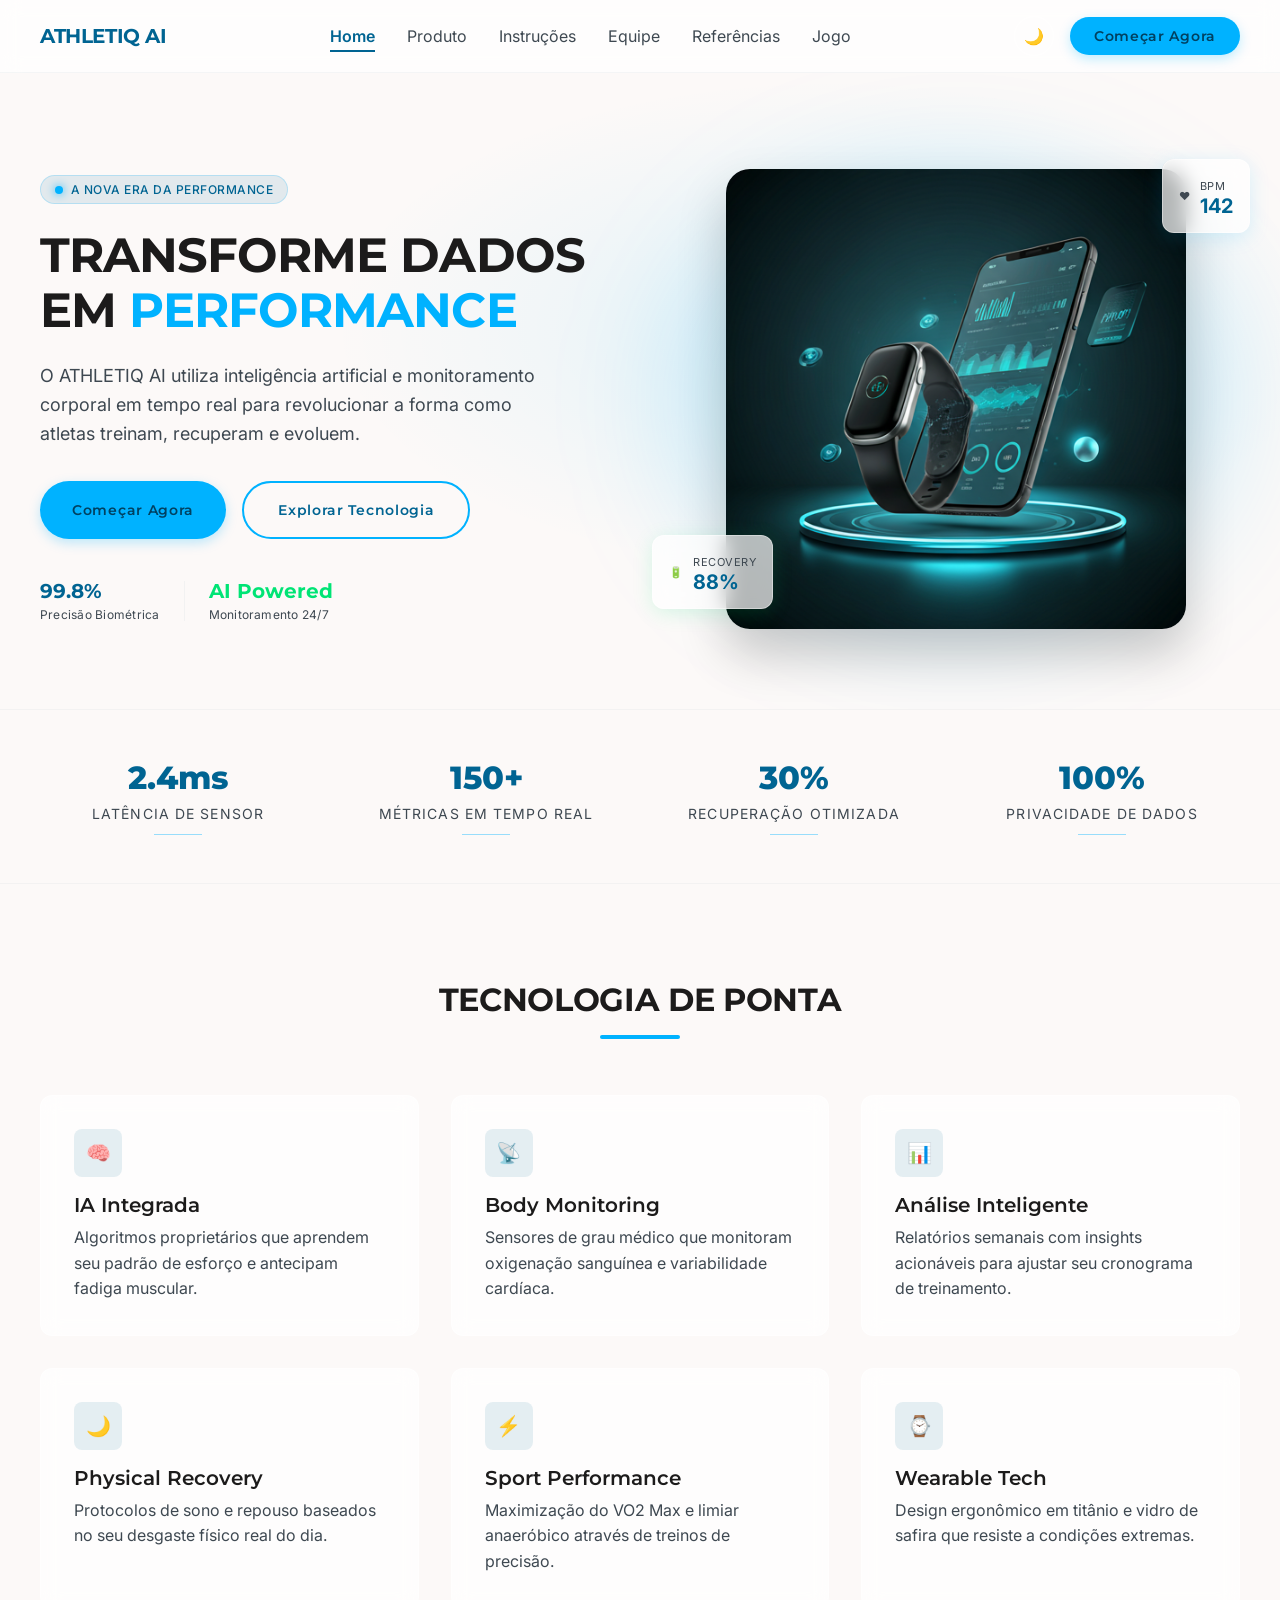
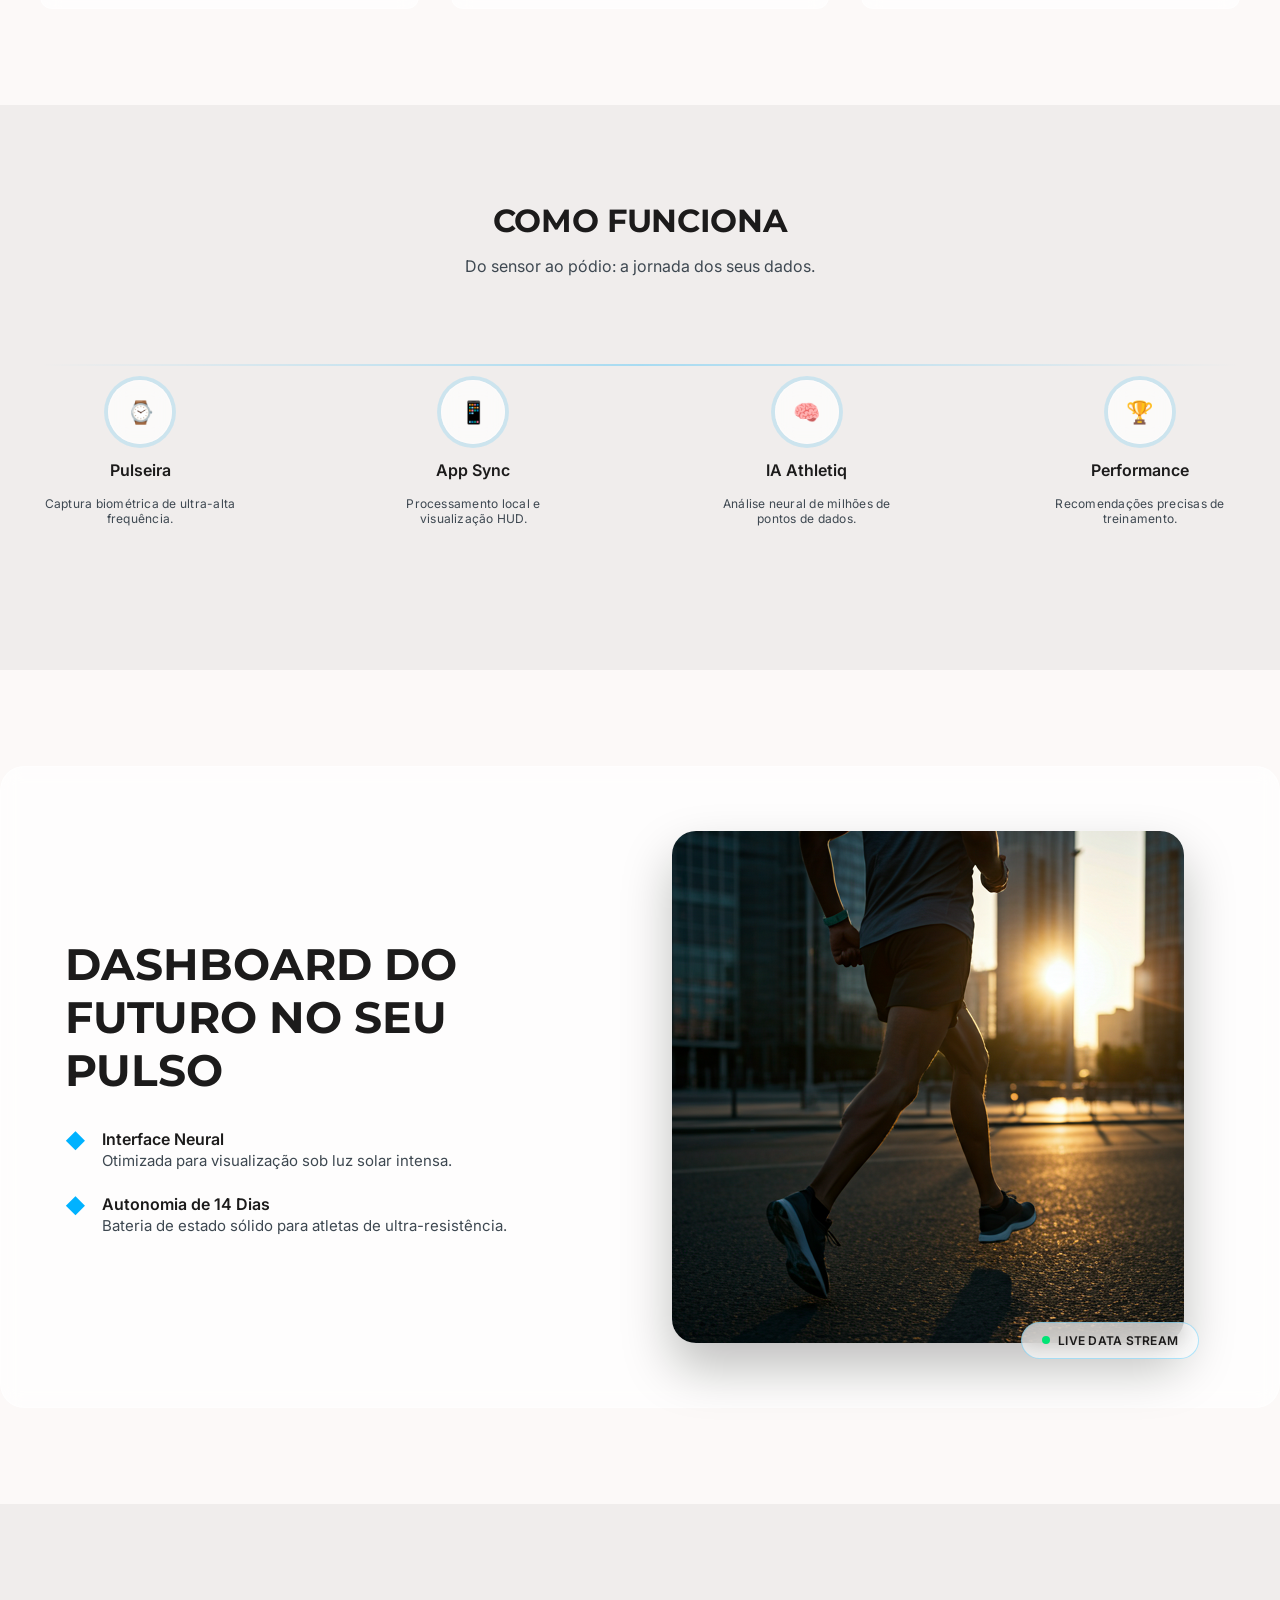
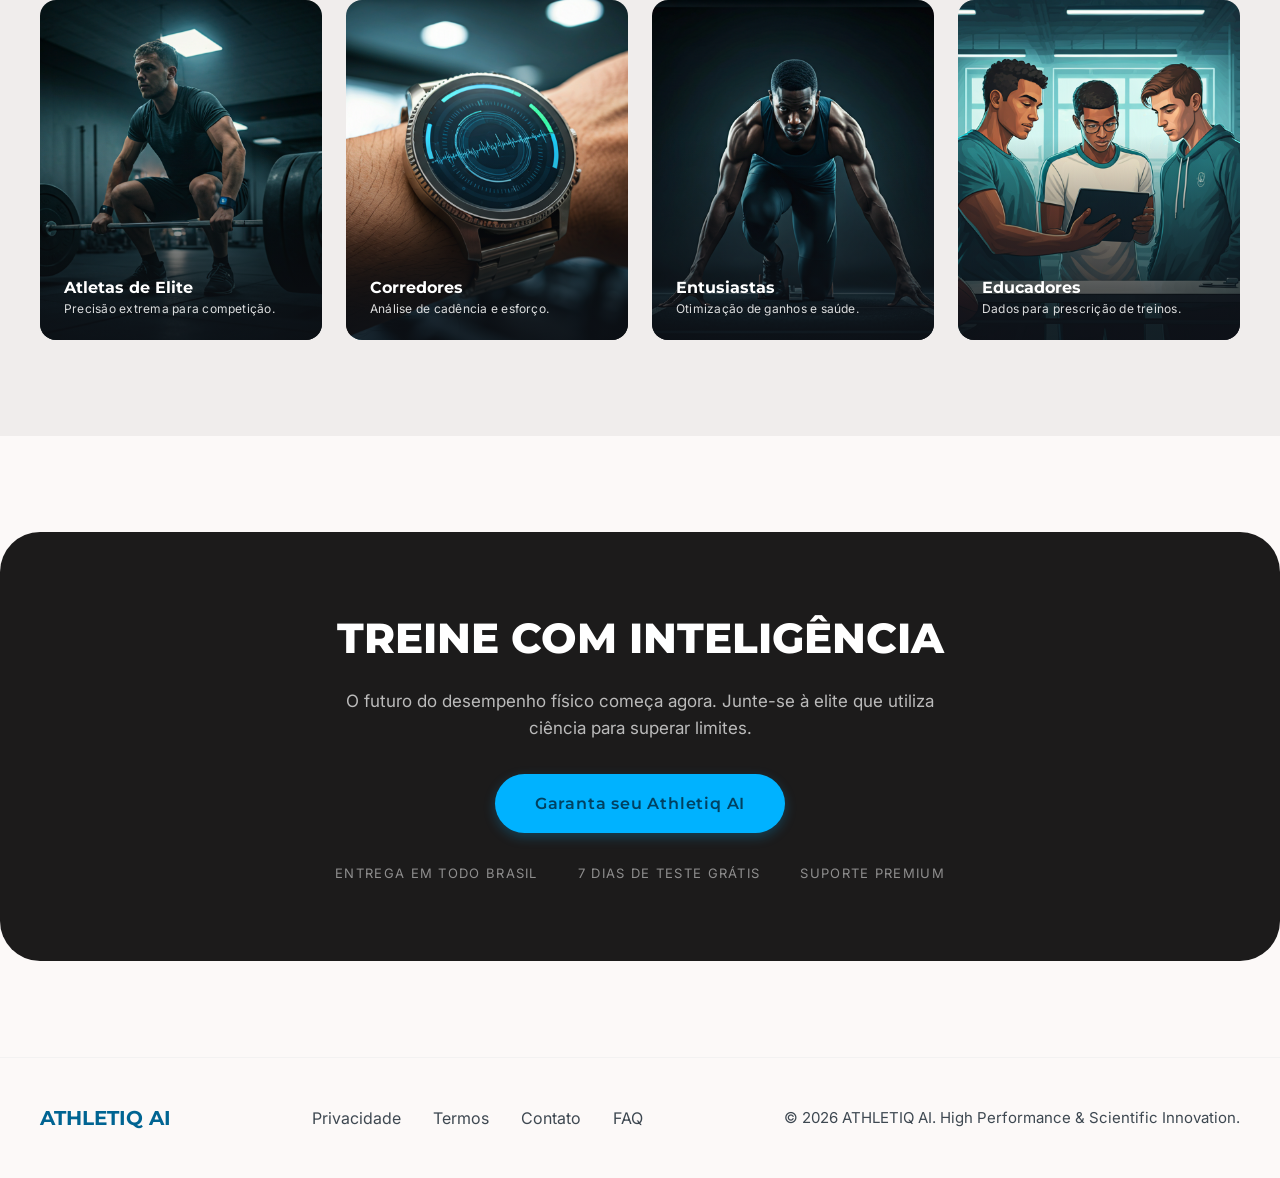
==== commit ad317037: "Baixa imagens do Figma pra local e corrige persistencia de login URLs figma.com/api/mcp/asset eram t" ====
--- a/index.html
+++ b/index.html
@@ -13,7 +13,7 @@
     <header class="site-header">
         <nav class="nav" aria-label="Navegação principal">
             <a href="index.html" class="nav-brand">ATHLETIQ AI</a>
-            <ul class="nav-links" style="list-style:none; display:flex; gap:32px;">
+            <ul class="nav-links">
                 <li><a href="index.html" class="active">Home</a></li>
                 <li><a href="./src/pages/produto.html">Produto</a></li>
                 <li><a href="./src/pages/instrucoes.html">Instruções</a></li>
@@ -23,7 +23,7 @@
             </ul>
             <div class="nav-right">
                 <button class="theme-toggle" aria-label="Alternar tema">🌙</button>
-                <a href="#comecar" class="btn btn-primary">Começar Agora</a>
+                <a href="./src/pages/login.html" id="auth-nav-btn" class="btn btn-primary">Começar Agora</a>
                 <button class="nav-mobile-toggle" aria-label="Abrir menu" aria-expanded="false">☰</button>
             </div>
         </nav>
@@ -40,8 +40,8 @@
                     <p class="lead">O ATHLETIQ AI utiliza inteligência artificial e monitoramento corporal em tempo real
                         para revolucionar a forma como atletas treinam, recuperam e evoluem.</p>
                     <div class="hero-actions">
-                        <a href="#comecar" class="btn btn-primary">Começar Agora</a>
-                        <a href="explorar-tecnologia.html" class="btn btn-outline">Explorar Tecnologia</a>
+                        <a href="./src/pages/login.html" id="hero-comecar-btn" class="btn btn-primary">Começar Agora</a>
+                        <a href="./src/pages/produto.html" class="btn btn-outline">Explorar Tecnologia</a>
                     </div>
                     <div class="hero-stats">
                         <div class="hero-stat">
@@ -57,7 +57,7 @@
                 </div>
                 <div class="hero-visual">
                     <div class="hero-visual-glow"></div>
-                    <img src="https://www.figma.com/api/mcp/asset/503a7c88-529d-47de-809d-3ebd7d6bee96.png"
+                    <img src="./src/img/home/1.png"
                         alt="Pulseira inteligente ATHLETIQ com mockup do aplicativo no celular">
                     <div class="hud-card hud-top">
                         <span>❤️</span>
@@ -180,7 +180,7 @@
                     </div>
                 </div>
                 <div class="dashboard-visual">
-                    <img src="https://www.figma.com/api/mcp/asset/7a7ce171-694f-48fa-8680-16adbc8786df.png"
+                    <img src="./src/img/home/2.png"
                         alt="Interface do smartwatch ATHLETIQ mostrando dados em tempo real">
                     <div class="dash-badge"><span class="dot"></span>LIVE DATA STREAM</div>
                 </div>
@@ -191,7 +191,7 @@
         <section class="section section-alt" aria-label="Público-alvo">
             <div class="audience-grid">
                 <article class="audience-card">
-                    <img src="https://www.figma.com/api/mcp/asset/4558d251-3de6-4fb2-b424-415d2c5e9f70.png"
+                    <img src="./src/img/home/3.png"
                         alt="Atleta de elite treinando">
                     <div class="label">
                         <h4>Atletas de Elite</h4>
@@ -199,7 +199,7 @@
                     </div>
                 </article>
                 <article class="audience-card">
-                    <img src="https://www.figma.com/api/mcp/asset/1d4023ec-d882-43c5-bfb9-90ea29270917.png"
+                    <img src="./src/img/home/4.png"
                         alt="Corredor em treino urbano">
                     <div class="label">
                         <h4>Corredores</h4>
@@ -207,7 +207,7 @@
                     </div>
                 </article>
                 <article class="audience-card">
-                    <img src="https://www.figma.com/api/mcp/asset/b9179f1c-6ea3-4b00-9998-b5b44f1bbb17.png"
+                    <img src="./src/img/home/5.png"
                         alt="Praticante de academia">
                     <div class="label">
                         <h4>Entusiastas</h4>
@@ -215,7 +215,7 @@
                     </div>
                 </article>
                 <article class="audience-card">
-                    <img src="https://www.figma.com/api/mcp/asset/b95f39c7-9f7a-450c-921d-812caed77b5f.png"
+                    <img src="./src/img/home/6.png"
                         alt="Educador físico orientando aluno">
                     <div class="label">
                         <h4>Educadores</h4>
@@ -231,7 +231,7 @@
                 <h2>TREINE COM INTELIGÊNCIA</h2>
                 <p>O futuro do desempenho físico começa agora. Junte-se à elite que utiliza ciência para superar
                     limites.</p>
-                <a href="cadastro.html" class="btn btn-primary">Garanta seu Athletiq AI</a>
+                <a href="./src/pages/produto.html" class="btn btn-primary">Garanta seu Athletiq AI</a>
                 <div class="final-cta-tags">
                     <span>Entrega em todo Brasil</span>
                     <span>7 dias de teste grátis</span>
--- a/src/css/style.css
+++ b/src/css/style.css
@@ -119,6 +119,7 @@
 
 .nav-links {
     display: flex;
+    list-style: none;
     gap: 32px;
     align-items: center;
 }
@@ -779,8 +780,30 @@
 
 /* ---------- Responsive (segue reflow do frame Mobile do Figma: nav vira menu, grids empilham) ---------- */
 @media (max-width: 960px) {
+    .nav {
+        position: relative;
+        flex-wrap: wrap;
+    }
+
     .nav-links {
         display: none;
+    }
+
+    .nav-links.open {
+        display: flex;
+        flex-direction: column;
+        align-items: flex-start;
+        gap: 16px;
+        position: absolute;
+        top: 100%;
+        left: 0;
+        right: 0;
+        padding: 24px 40px;
+        background: var(--bg);
+        backdrop-filter: blur(10px);
+        border-bottom: 1px solid var(--border-hair);
+        box-shadow: 0 12px 24px rgba(0, 0, 0, 0.08);
+        z-index: 50;
     }
 
     .nav-mobile-toggle {
@@ -4204,6 +4227,30 @@
     }
 }
 
+.login-thanks {
+    position: fixed;
+    left: 50%;
+    bottom: 32px;
+    transform: translate(-50%, 20px);
+    background: var(--brand);
+    color: #fff;
+    font-family: var(--font-display);
+    font-weight: 600;
+    font-size: 14px;
+    padding: 14px 28px;
+    border-radius: 9999px;
+    box-shadow: 0 12px 24px rgba(0, 0, 0, 0.2);
+    opacity: 0;
+    pointer-events: none;
+    transition: opacity .3s ease, transform .3s ease;
+    z-index: 999;
+}
+
+.login-thanks.show {
+    opacity: 1;
+    transform: translate(-50%, 0);
+}
+
 @media (prefers-reduced-motion: reduce) {
     * {
         transition: none !important;
